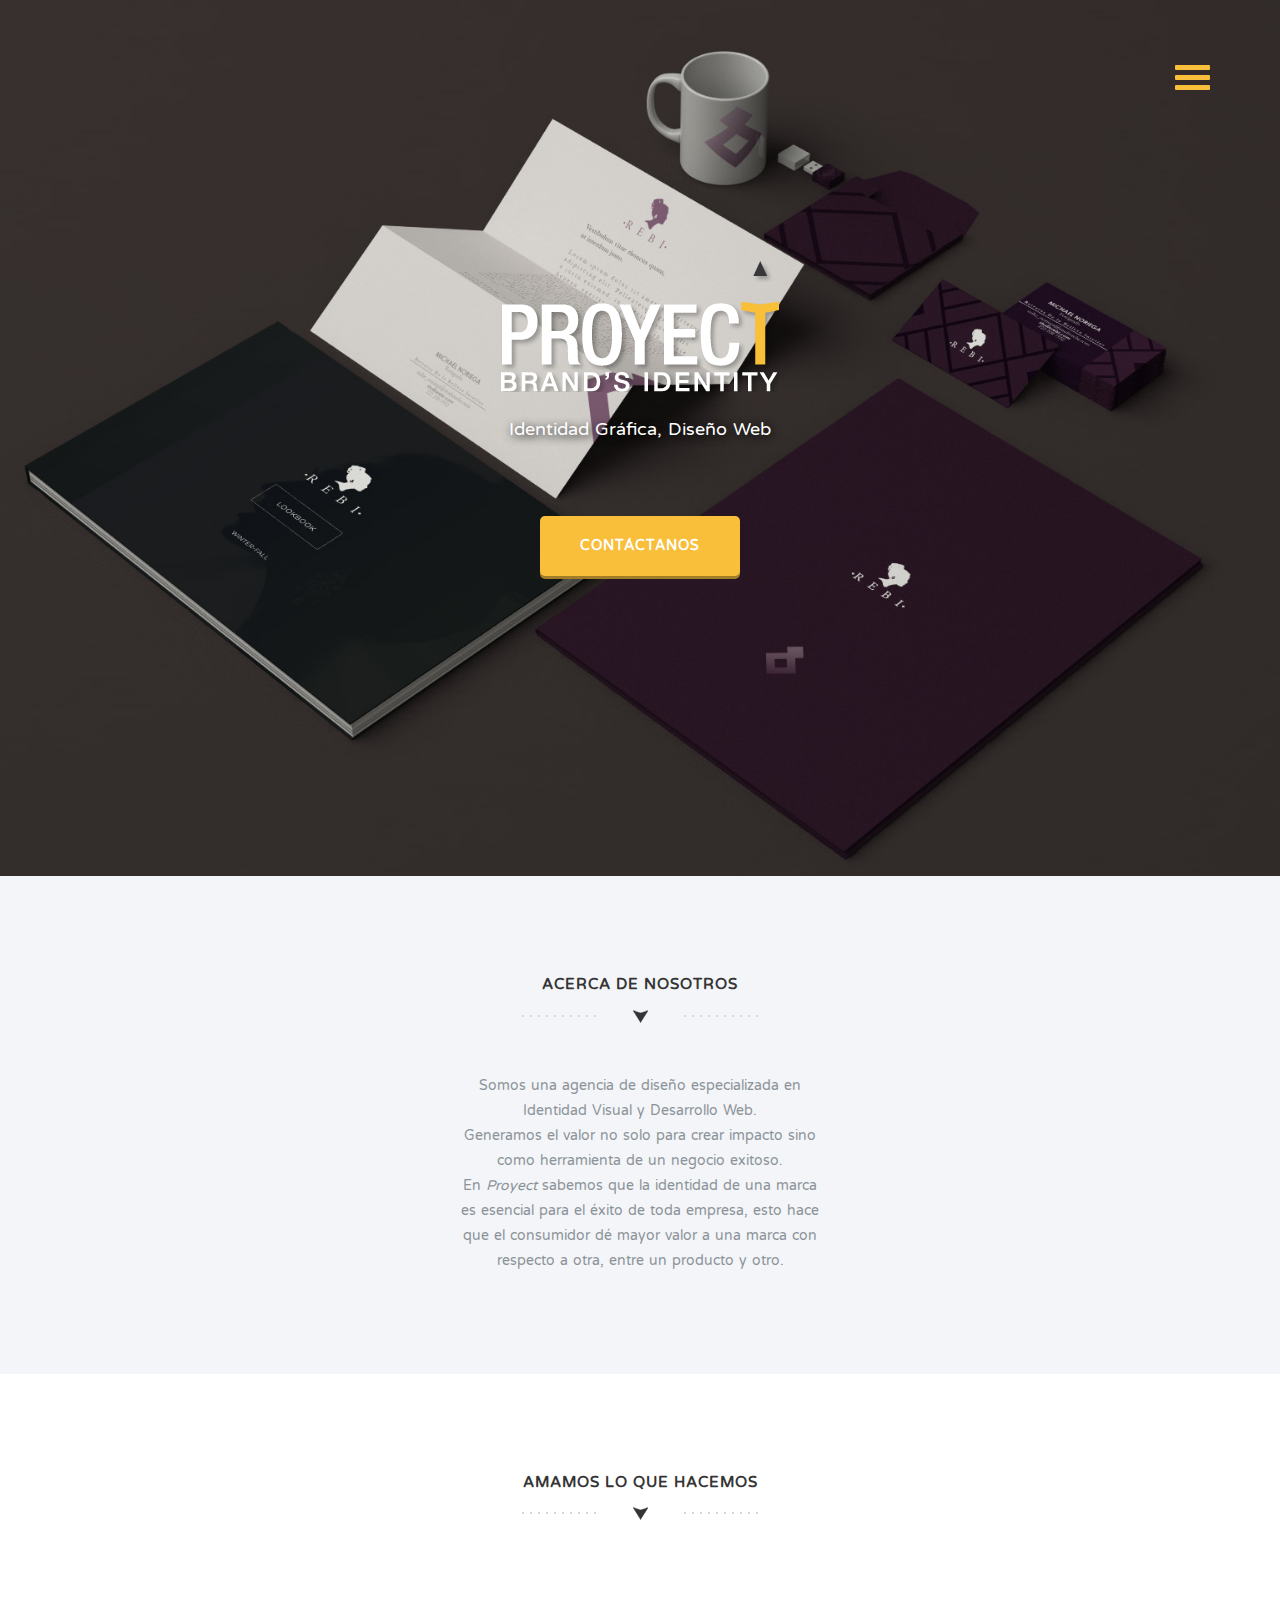
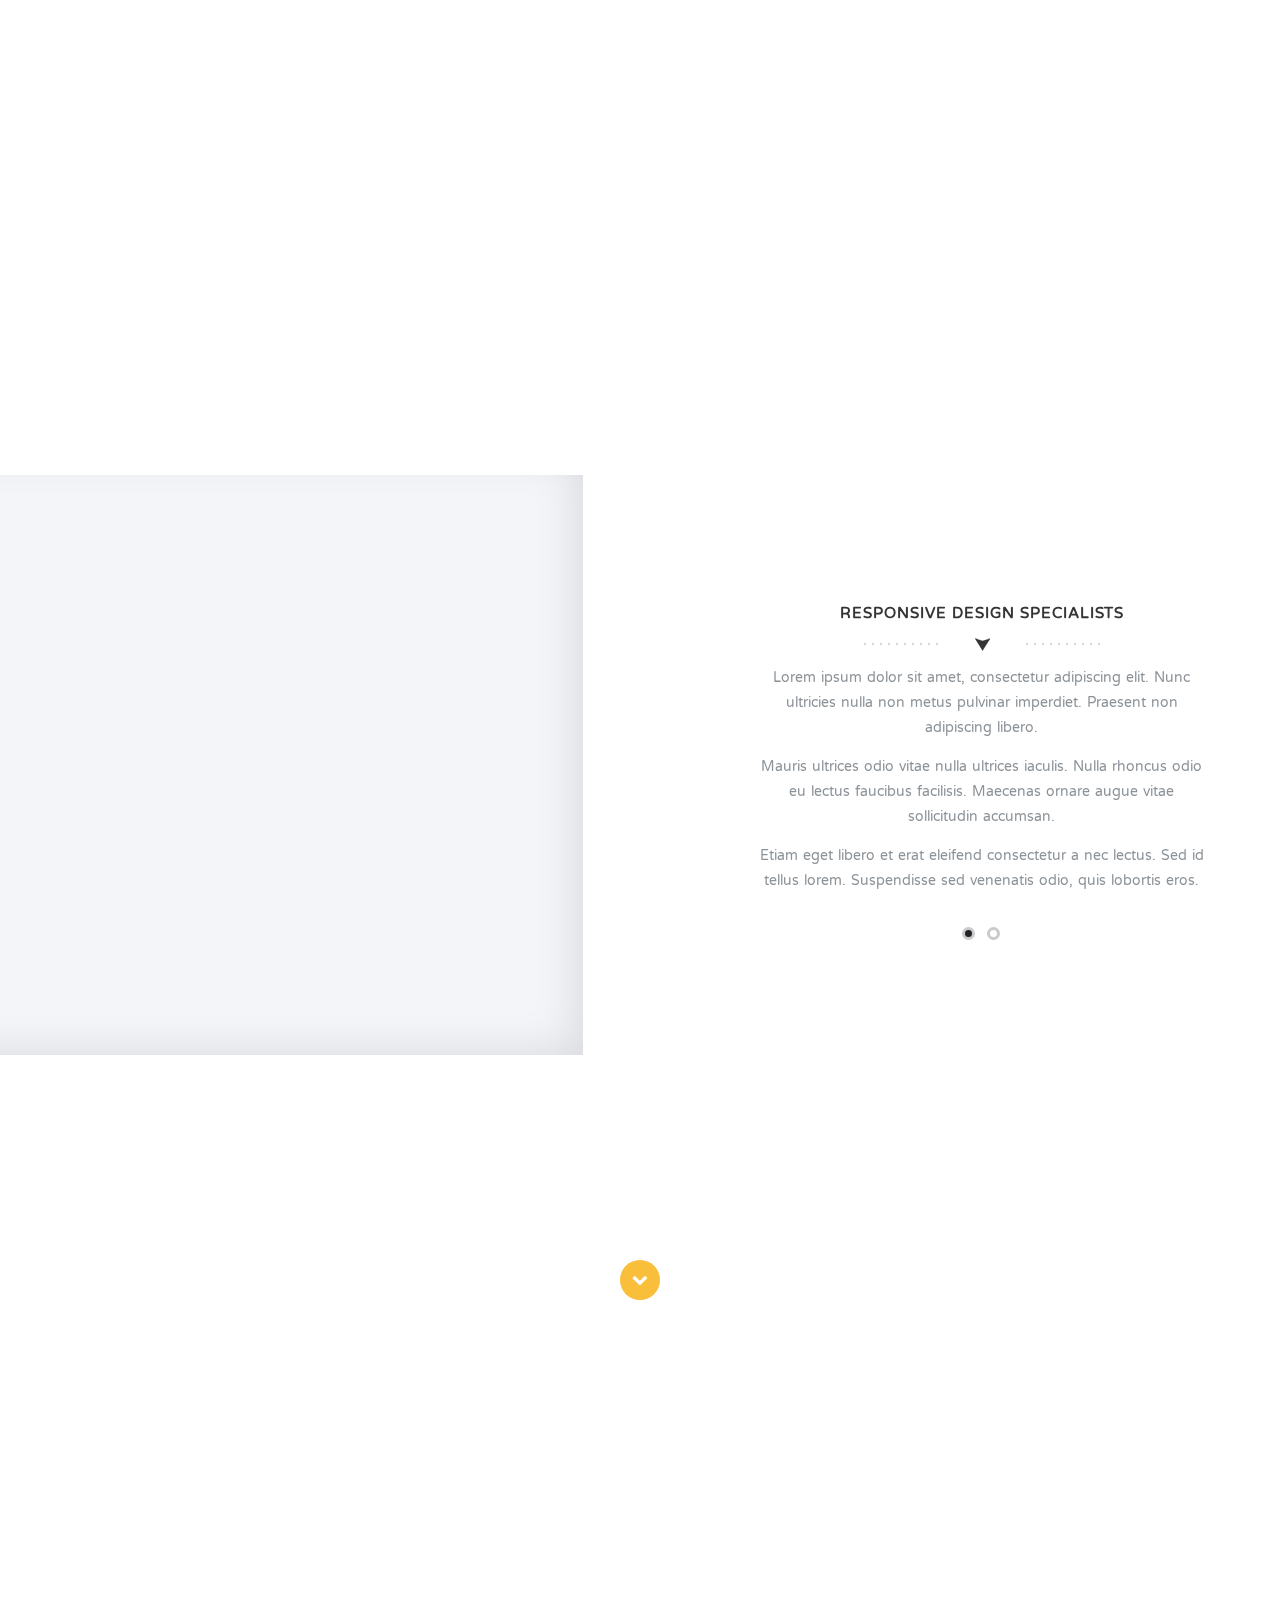
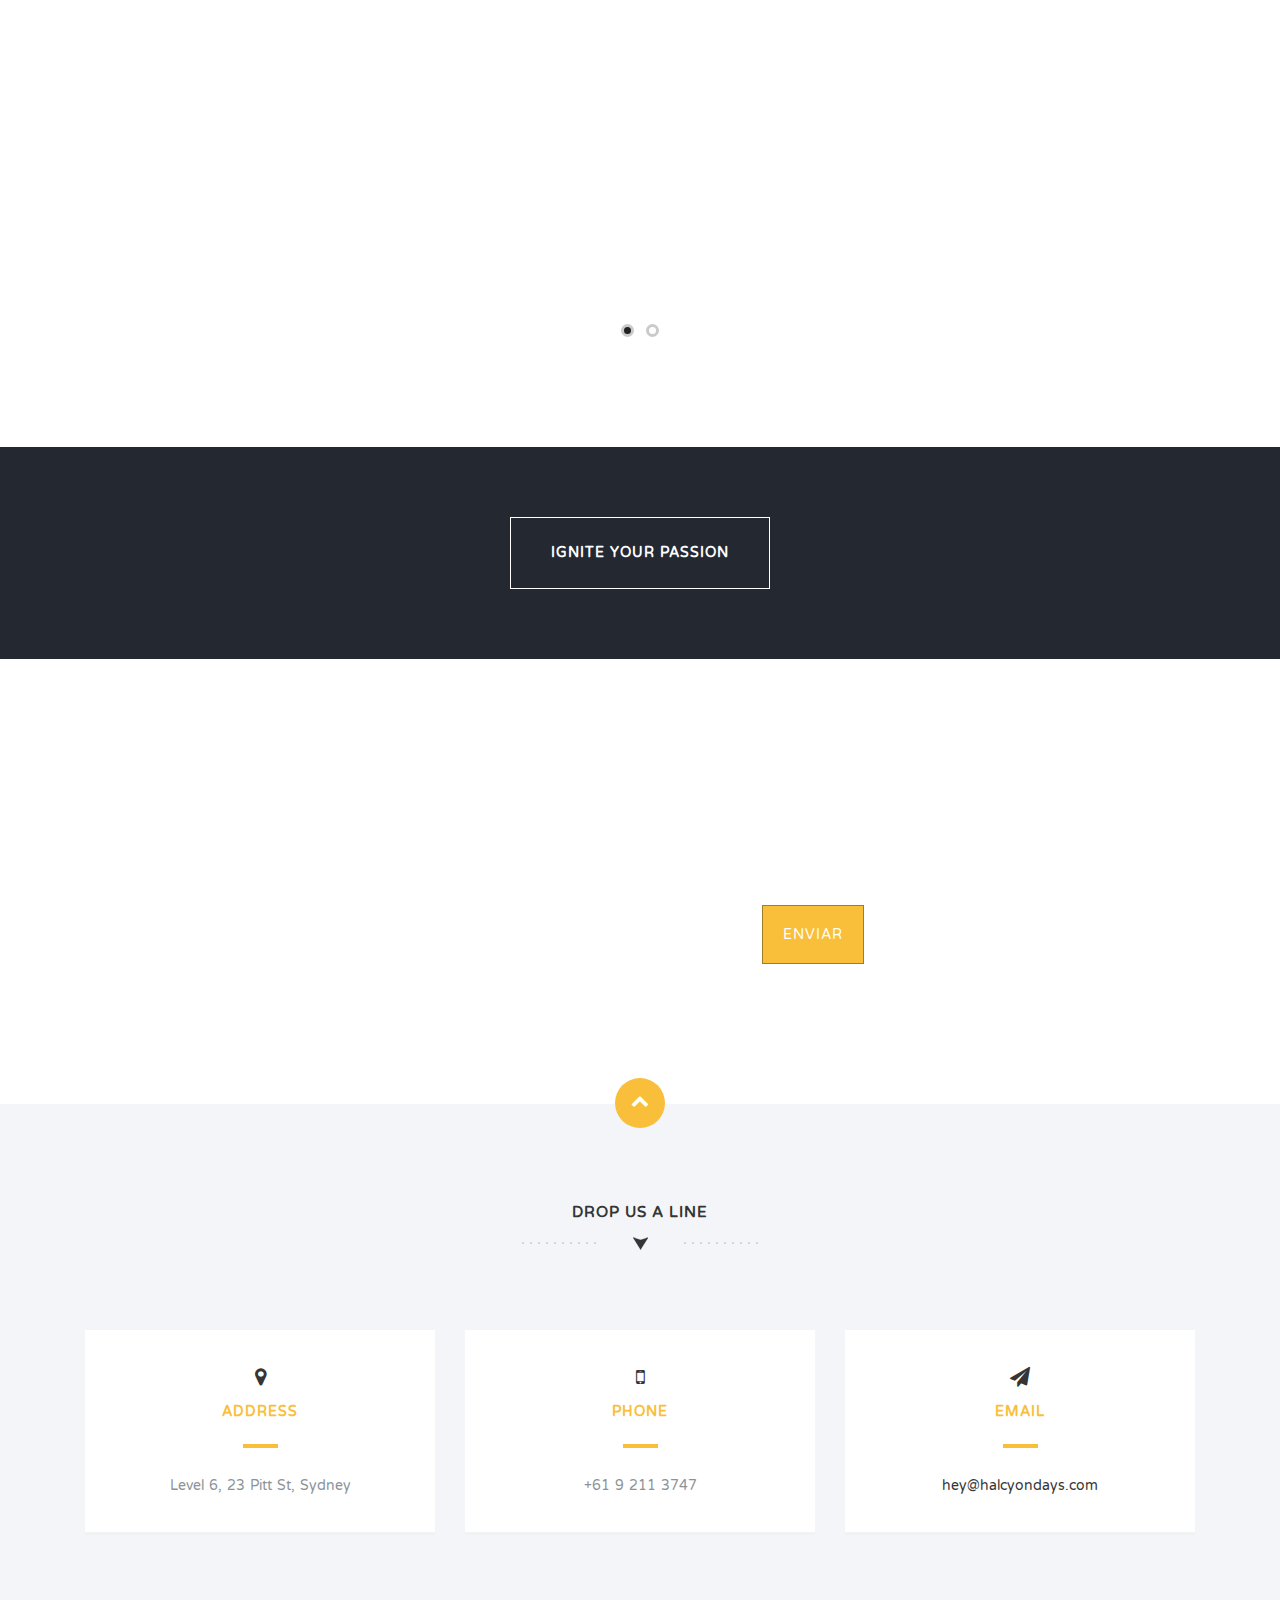
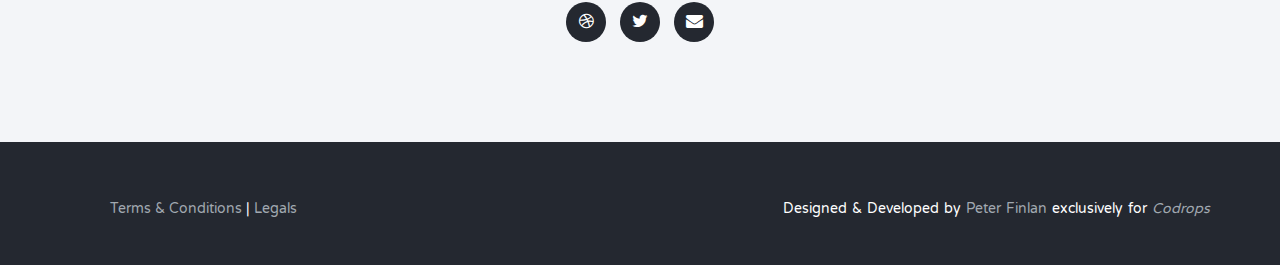
==== index.html @ 972ed0d0 "proyect version en linea" ====
<!DOCTYPE html>
<html lang="es">
  <head><meta http-equiv="Content-Type" content="text/html; charset=euc-jp">
    
    <meta http-equiv="X-UA-Compatible" content="IE=edge">
    <meta name="viewport" content="width=device-width, initial-scale=1">
    <title>Proyect | Agencia de Dise���o</title>
    <link href='http://fonts.googleapis.com/css?family=Varela+Round' rel='stylesheet' type='text/css'>
    <link href="css/bootstrap.min.css" rel="stylesheet">
    <link href="http://netdna.bootstrapcdn.com/font-awesome/4.1.0/css/font-awesome.min.css" rel="stylesheet">
    <link href="css/flexslider.css" rel="stylesheet" >
    <link href="css/styles.css" rel="stylesheet">
    <link href="css/queries.css" rel="stylesheet">
    <link href="css/animate.css" rel="stylesheet">
        <!-- HTML5 Shim and Respond.js IE8 support of HTML5 elements and media queries -->
        <!-- WARNING: Respond.js doesn't work if you view the page via file:// -->
        <!--[if lt IE 9]>
        <script src="https://oss.maxcdn.com/libs/html5shiv/3.7.0/html5shiv.js"></script>
        <script src="https://oss.maxcdn.com/libs/respond.js/1.4.2/respond.min.js"></script>
        <![endif]-->
      </head>
      <body id="top">
        <header id="home">
          <nav>
            <div class="container-fluid">
              <div class="row">
                <div class="col-md-8 col-md-offset-2 col-sm-8 col-sm-offset-2 col-xs-8 col-xs-offset-2">
                  <nav class="pull">
                    <ul class="top-nav">
                      <li><a href="#intro">Nosotros<span class="indicator"><i class="fa fa-angle-right"></i></span></a></li>
                      <li><a href="#features">Servicios <span class="indicator"><i class="fa fa-angle-right"></i></span></a></li>
                      <li><a href="#responsive">Responsive Design <span class="indicator"><i class="fa fa-angle-right"></i></span></a></li>
                      <li><a href="#portfolio">Portafolio <span class="indicator"><i class="fa fa-angle-right"></i></span></a></li>
                      <li><a href="#contact">Cont���ctanos <span class="indicator"><i class="fa fa-angle-right"></i></span></a></li>
                    </ul>
                  </nav>
                </div>
              </div>
            </div>
          </nav>
          <section class="hero" id="hero">
            <div class="container">
              <div class="row">
                <div class="col-md-12 text-right navicon">
                  <a id="nav-toggle" class="nav_slide_button" href="#"><span></span></a>
                </div>
              </div>
              <div class="row">
                <div class="col-md-8 col-md-offset-2 text-center inner">
                  <div class="animated fadeInDown"><img src="img/logo.png"></div>
                  <p2 class="animated fadeInUp delay-05s"><BR>Identidad Gr���fica, Dise���o Web</em></p>
                </div>
              </div>
              <div class="row">
                <div class="col-md-6 col-md-offset-3 text-center">
                  <a href="http://tympanus.net/codrops/?p=19439" class="learn-more-btn">Cont���ctanos</a>
                </div>
              </div>
            </div>
          </section>
        </header>
        <section class="intro text-center section-padding" id="intro">
          <div class="container">
            <div class="row">
              <div class="col-md-4"></div>
              <div class="col-md-4">
                <h1 class="arrow">Acerca de Nosotros</h1>
                <p>Somos una agencia de dise���o especializada en Identidad Visual y Desarrollo Web.<BR>Generamos el valor no solo para crear impacto sino como herramienta de un negocio exitoso.<BR>En <i>Proyect</i> sabemos que la identidad de una marca es esencial para el ���xito de toda empresa, esto hace que el consumidor d��� mayor valor a una marca con respecto a otra, entre un producto y otro.</p>
              <div class="col-md-4"></div>  
              </div>
            </div>
          </div>
        </section>
        <section class="features text-center section-padding" id="features">
          <div class="container">
            <div class="row">
              <div class="col-md-12">
                <h1 class="arrow">Amamos lo que hacemos</h1>
                <div class="features-wrapper">
                  <div class="col-md-6 wp2">
                    <div class="icon">
                      <i class="fa fa-laptop shadow"></i>
                    </div>
                    <h2>Dise���o de Identidad</h2>
                    <p>Generamos el logo, s���mbolo y elementos de soporte visual, como es la papeler���a corporativa, que est���n guiados por lineamientos establecidos en un manual que tambi���n te proporcionamos, y que reflejan la imagen de marca.</p>
                  </div>
                  <div class="col-md-6 wp2 delay-05s">
                    <div class="icon">
                      <i class="fa fa-code shadow"></i>
                    </div>
                    <h2>Web y Aplicaciones Digitales</h2>
                    <p>Comenzando por P���gina Web, las aplicaciones digitales pueden abarcar hasta el video corporativo, banners e im���genes para redes sociales o canales de noticias y blogs</p>
                  </div>
                  <div class="clearfix"></div>
                </div>
              </div>
            </div>
          </div>
        </section>
        <section class="text-center" id="responsive">
          <div class="container-fluid nopadding responsive-services">
            <div class="wrapper">
              <div class="iphone">
                <div class="wp3"></div>
              </div>
              <div class="fluid-white"></div>
            </div>
            <div class="container designs">
              <div class="row">
                <div class="col-md-5 col-md-offset-7">
                  <div id="servicesSlider">
                    <ul class="slides">
                      <li>
                        <h1 class="arrow">Responsive Design Specialists</h1>
                        <p>Lorem ipsum dolor sit amet, consectetur adipiscing elit. Nunc ultricies nulla non metus pulvinar imperdiet. Praesent non adipiscing libero. </p>
                        <p>
                        Mauris ultrices odio vitae nulla ultrices iaculis. Nulla rhoncus odio eu lectus faucibus facilisis. Maecenas ornare augue vitae sollicitudin accumsan. </p>
                        <p>Etiam eget libero et erat eleifend consectetur a nec lectus. Sed id tellus lorem. Suspendisse sed venenatis odio, quis lobortis eros.</p>
                      </li>
                      <li>
                        <h1 class="arrow">Bootstrap Professionals</h1>
                        <p>Lorem ipsum dolor sit amet, consectetur adipiscing elit. Nunc ultricies nulla non metus pulvinar imperdiet. Praesent non adipiscing libero. </p>
                        <p>
                        Mauris ultrices odio vitae nulla ultrices iaculis. Nulla rhoncus odio eu lectus faucibus facilisis. Maecenas ornare augue vitae sollicitudin accumsan. </p>
                        <p>Etiam eget libero et erat eleifend consectetur a nec lectus. Sed id tellus lorem. Suspendisse sed venenatis odio, quis lobortis eros.</p>
                      </li>
                    </ul>
                  </div>
                </div>
              </div>
            </div>
          </div>
        </section>
        <section class="swag text-center">
          <div class="container">
            <div class="row">
              <div class="col-md-8 col-md-offset-2">
                <h1>I got 99 Problems<span>but <em>design</em> 'aint one</span></h1>
                <a href="#portfolio" class="down-arrow-btn"><i class="fa fa-chevron-down"></i></a>
              </div>
            </div>
          </div>
        </section>
        <section class="portfolio text-center section-padding" id="portfolio">
          <div class="container">
            <div class="row">
              <div id="portfolioSlider">
                <ul class="slides">
                  <li>
                    <div class="col-md-4 wp4">
                      <div class="overlay-effect effects clearfix">
                        <div class="img">
                          <img src="img/portfolio-01.jpg" alt="Portfolio Item">
                          <div class="overlay">
                            <a href="#" class="expand"><i class="fa fa-search"></i><br>View More</a>
                            <a class="close-overlay hidden">x</a>
                          </div>
                        </div>
                      </div>
                      <h2>Creative Minds</h2>
                      <p>Lorem ipsum dolor sit amet, consectetur adipiscing elit. Nunc ultricies nulla non metus pulvinar imperdiet. Praesent non adipiscing libero.</p>
                    </div>
                    <div class="col-md-4 wp4 delay-05s">
                      <div class="overlay-effect effects clearfix">
                        <div class="img">
                          <img src="img/portfolio-02.jpg" alt="Portfolio Item">
                          <div class="overlay">
                            <a href="#" class="expand"><i class="fa fa-search"></i><br>View More</a>
                            <a class="close-overlay hidden">x</a>
                          </div>
                        </div>
                      </div>
                      <h2>Creative Hearts</h2>
                      <p>Lorem ipsum dolor sit amet, consectetur adipiscing elit. Nunc ultricies nulla non metus pulvinar imperdiet. Praesent non adipiscing libero.</p>
                    </div>
                    <div class="col-md-4 wp4 delay-1s">
                      <div class="overlay-effect effects clearfix">
                        <div class="img">
                          <img src="img/portfolio-03.jpg" alt="Portfolio Item">
                          <div class="overlay">
                            <a href="#" class="expand"><i class="fa fa-search"></i><br>View More</a>
                            <a class="close-overlay hidden">x</a>
                          </div>
                        </div>
                      </div>
                      <h2>Creative Ideas</h2>
                      <p>Lorem ipsum dolor sit amet, consectetur adipiscing elit. Nunc ultricies nulla non metus pulvinar imperdiet. Praesent non adipiscing libero.</p>
                    </div>
                  </li>
                  <li>
                    <div class="col-md-4 wp4">
                      <div class="overlay-effect effects clearfix">
                        <div class="img">
                          <img src="img/portfolio-01.jpg" alt="Portfolio Item">
                          <div class="overlay">
                            <a href="#" class="expand"><i class="fa fa-search"></i><br>View More</a>
                            <a class="close-overlay hidden">x</a>
                          </div>
                        </div>
                      </div>
                      <h2>Creative Minds</h2>
                      <p>Lorem ipsum dolor sit amet, consectetur adipiscing elit. Nunc ultricies nulla non metus pulvinar imperdiet. Praesent non adipiscing libero.</p>
                    </div>
                    <div class="col-md-4 wp4 delay-05s">
                      <div class="overlay-effect effects clearfix">
                        <div class="img">
                          <img src="img/portfolio-02.jpg" alt="Portfolio Item">
                          <div class="overlay">
                            <a href="#" class="expand"><i class="fa fa-search"></i><br>View More</a>
                            <a class="close-overlay hidden">x</a>
                          </div>
                        </div>
                      </div>
                      <h2>Creative Hearts</h2>
                      <p>Lorem ipsum dolor sit amet, consectetur adipiscing elit. Nunc ultricies nulla non metus pulvinar imperdiet. Praesent non adipiscing libero.</p>
                    </div>
                    <div class="col-md-4 wp4 delay-1s">
                      <div class="overlay-effect effects clearfix">
                        <div class="img">
                          <img src="img/portfolio-03.jpg" alt="Portfolio Item">
                          <div class="overlay">
                            <a href="#" class="expand"><i class="fa fa-search"></i><br>View More</a>
                            <a class="close-overlay hidden">x</a>
                          </div>
                        </div>
                      </div>
                      <h2>Creative Ideas</h2>
                      <p>Lorem ipsum dolor sit amet, consectetur adipiscing elit. Nunc ultricies nulla non metus pulvinar imperdiet. Praesent non adipiscing libero.</p>
                    </div>
                  </li>
                </ul>
              </div>
            </div>
          </div>
        </section>
        <div class="ignite-cta text-center">
          <div class="container">
            <div class="row">
              <div class="col-md-12">
                <a href="#" class="ignite-btn">Ignite Your Passion</a>
              </div>
            </div>
          </div>
        </div>

        <section class="subscribe text-center">
          <div class="container">
            <h1><i class="fa fa-paper-plane"></i><span>Subscribe to stay in the loop</span></h1>
            <form action="#">
              <input type="text" name="" value="" placeholder="" required>
              <input type="submit" name="" value="Enviar">
            </form>
          </div>
        </section>
        <section class="dark-bg text-center section-padding contact-wrap" id="contact">
          <a href="#top" class="up-btn"><i class="fa fa-chevron-up"></i></a>
          <div class="container">
            <div class="row">
              <div class="col-md-12">
                <h1 class="arrow">Drop us a line</h1>
              </div>
            </div>
            <div class="row contact-details">
              <div class="col-md-4">
                <div class="light-box box-hover">
                  <h2><i class="fa fa-map-marker"></i><span>Address</span></h2>
                  <p>Level 6, 23 Pitt St, Sydney</p>
                </div>
              </div>
              <div class="col-md-4">
                <div class="light-box box-hover">
                  <h2><i class="fa fa-mobile"></i><span>Phone</span></h2>
                  <p>+61 9 211 3747</p>
                </div>
              </div>
              <div class="col-md-4">
                <div class="light-box box-hover">
                  <h2><i class="fa fa-paper-plane"></i><span>Email</span></h2>
                  <p><a href="#">hey@halcyondays.com</a></p>
                </div>
              </div>
            </div>
            <div class="row">
              <div class="col-md-12">
                <ul class="social-buttons">
                  <li><a href="#" class="social-btn"><i class="fa fa-dribbble"></i></a></li>
                  <li><a href="#" class="social-btn"><i class="fa fa-twitter"></i></a></li>
                  <li><a href="#" class="social-btn"><i class="fa fa-envelope"></i></a></li>
                </ul>
              </div>
            </div>
          </div>
        </section>
        <footer>
          <div class="container">
            <div class="row">
              <div class="col-md-6">
                <ul class="legals">
                  <li><a href="#">Terms &amp; Conditions</a></li>
                  <li><a href="#">Legals</a></li>
                </ul>
              </div>
              <div class="col-md-6 credit">
                <p>Designed &amp; Developed by <a href="http://www.peterfinlan.com/">Peter Finlan</a> exclusively for <a href="http://tympanus.net/codrops/"><em>Codrops</em></a></p>
              </div>
            </div>
          </div>
        </footer>
        <!-- jQuery (necessary for Bootstrap's JavaScript plugins) -->
        <script src="https://ajax.googleapis.com/ajax/libs/jquery/1.11.0/jquery.min.js"></script>
        <!-- Include all compiled plugins (below), or include individual files as needed -->
        <script src="js/waypoints.min.js"></script>
        <script src="js/bootstrap.min.js"></script>
        <script src="js/scripts.js"></script>
        <script src="js/jquery.flexslider.js"></script>
        <script src="js/modernizr.js"></script>
      </body>
    </html>
---- css/styles.css ----
/* ! normalize.css v1.0.0 | MIT License | git.io/normalize */
 
/* ==========================================================================
HTML5 display definitions
========================================================================== */
 
/* * Corrects `block` display not defined in IE 6/7/8/9 and Firefox 3. */
 
article, aside, details, figcaption, figure, footer, header, hgroup, nav, section, summary { display: block; }
/* * Corrects `inline-block` display not defined in IE 6/7/8/9 and Firefox 3. */
audio, canvas, video { display: inline-block; *display: inline; *zoom: 1; }
/* * Prevents modern browsers from displaying `audio` without controls.
* Remove excess height in iOS 5 devices. */
audio:not([controls]) { display: none; height: 0; }
/* * Addresses styling for `hidden` attribute not present in IE 7/8/9, Firefox 3, * and Safari 4.
* Known issue:no IE 6 support. */
[hidden] { display: none; }
/* ==========================================================================
Base
========================================================================== */
/* * 1. Corrects text resizing oddly in IE 6/7 when body `font-size` is set using
*    `em` units.
* 2. Prevents iOS text size adjust after orientation change, without disabling
*    user zoom. */
 
html { font-size: 100%; /* 1 */
	-webkit-text-size-adjust: 100%; /* 2 */
-ms-text-size-adjust: 100%; /* 2 */ }
html, html a { -webkit-font-smoothing: antialiased; text-shadow: 1px 1px 1px rgba(0, 0, 0, 0.004); }
/* * Addresses `font-family` inconsistency between `textarea` and other form
* elements. */
html, button, input, select, textarea { font-family: 'Varela Round', sans-serif; }
/* * Addresses margins handled incorrectly in IE 6/7. */
body { margin: 0; font-family: 'Varela Round', sans-serif; }
/* ==========================================================================
Links
========================================================================== */
/* * Addresses `outline` inconsistency between Chrome and other browsers. */
 
a:focus { outline: thin dotted; }
/* * Improves readability when focused and also mouse hovered in all browsers. */
a:active, a:hover { outline: 0; }
/* ==========================================================================
Typography
========================================================================== */
/* * Addresses font sizes and margins set differently in IE 6/7.
* Addresses font sizes within `section` and `article` in Firefox 4+, Safari 5, * and Chrome. */
 
h1 { font-size: 2em; margin: 0.67em 0; color: #353535; }
h2 { font-size: 1.5em; margin: 0.83em 0; }
h3 { font-size: 1.17em; margin: 1em 0; }
h4 { font-size: 1em; margin: 1.33em 0; }
h5 { font-size: 0.83em; margin: 1.67em 0; }
h6 { font-size: 0.75em; margin: 2.33em 0; }
/* * Addresses styling not present in IE 7/8/9, Safari 5, and Chrome. */
abbr[title] { border-bottom: 1px dotted; }
/* * Addresses style set to `bolder` in Firefox 3+, Safari 4/5, and Chrome. */
b, strong { font-weight: bold; }
blockquote { margin: 1em 40px; }
/* * Addresses styling not present in Safari 5 and Chrome. */
dfn { font-style: italic; }
/* * Addresses styling not present in IE 6/7/8/9. */
mark { background: #ff0; color: #000; }
/* * Addresses margins set differently in IE 6/7. */
p, pre { margin: 1em 0; }
/* * Corrects font family set oddly in IE 6, Safari 4/5, and Chrome. */
code, kbd, pre, samp { font-family: monospace, serif; _font-family: 'courier new', monospace; font-size: 1em; }
/* * Improves readability of pre-formatted text in all browsers. */
pre { white-space: pre; white-space: pre-wrap; word-wrap: break-word; }
/* * Addresses CSS quotes not supported in IE 6/7. */
q { quotes: none; }
/* * Addresses `quotes` property not supported in Safari 4. */
q:before, q:after { content: ''; content: none; }
small { font-size: 75%; }
/* * Prevents `sub` and `sup` affecting `line-height` in all browsers. */
sub, sup { font-size: 75%; line-height: 0; position: relative; vertical-align: baseline; }
sup { top: -0.5em; }
sub { bottom: -0.25em; }
/* ==========================================================================
Lists
========================================================================== */
/* * Addresses margins set differently in IE 6/7. */
 
dl, menu, ol, ul { margin: 1em 0; }
dd { margin: 0 0 0 40px; }
/* * Addresses paddings set differently in IE 6/7. */
menu, ol, ul { padding: 0 0 0 40px; }
/* * Corrects list images handled incorrectly in IE 7. */
nav ul, nav ol { list-style: none; list-style-image: none; }
/* ==========================================================================
Embedded content
========================================================================== */
/* * 1. Removes border when inside `a` element in IE 6/7/8/9 and Firefox 3.
* 2. Improves image quality when scaled in IE 7. */
 
img { border: 0; /* 1 */
-ms-interpolation-mode: bicubic; /* 2 */ }
/* * Corrects overflow displayed oddly in IE 9. */
svg:not(:root) { overflow: hidden; }
/* ==========================================================================
Figures
========================================================================== */
/* * Addresses margin not present in IE 6/7/8/9, Safari 5, and Opera 11. */
 
figure { margin: 0; }
/* ==========================================================================
Forms
========================================================================== */
/* * Corrects margin displayed oddly in IE 6/7. */
 
form { margin: 0; }
/* * Define consistent border, margin, and padding. */
fieldset { border: 1px solid #c0c0c0; margin: 0 2px; padding: 0.35em 0.625em 0.75em; }
/* * 1. Corrects color not being inherited in IE 6/7/8/9.
* 2. Corrects text not wrapping in Firefox 3.
* 3. Corrects alignment displayed oddly in IE 6/7. */
legend { border: 0; /* 1 */
	padding: 0; white-space: normal; /* 2 */
*margin-left: -7px; /* 3 */ }
/* * 1. Corrects font size not being inherited in all browsers.
* 2. Addresses margins set differently in IE 6/7, Firefox 3+, Safari 5, *    and Chrome.
* 3. Improves appearance and consistency in all browsers. */
button, input, select, textarea { font-size: 100%; /* 1 */
	margin: 0; /* 2 */
	vertical-align: baseline; /* 3 */
*vertical-align: middle; /* 3 */ }
/* * Addresses Firefox 3+ setting `line-height` on `input` using ` !important` in
* the UA stylesheet. */
button, input { line-height: normal; }
/* * 1. Avoid the WebKit bug in Android 4.0.* where (2) destroys native `audio`
*    and `video` controls.
* 2. Corrects inability to style clickable `input` types in iOS.
* 3. Improves usability and consistency of cursor style between image-type
*    `input` and others.
* 4. Removes inner spacing in IE 7 without affecting normal text inputs.
*    Known issue:inner spacing remains in IE 6. */
button, html input[type="button"], /* 1 */
input[type="reset"], input[type="submit"] { -webkit-appearance: button; /* 2 */
	cursor: pointer; /* 3 */
*overflow: visible; /* 4 */ }
/* * Re-set default cursor for disabled elements. */
button[disabled], input[disabled] { cursor: default; }
/* * 1. Addresses box sizing set to content-box in IE 8/9.
* 2. Removes excess padding in IE 8/9.
* 3. Removes excess padding in IE 7.
*    Known issue:excess padding remains in IE 6. */
input[type="checkbox"], input[type="radio"] { box-sizing: border-box; /* 1 */
	padding: 0; /* 2 */
	*height: 13px; /* 3 */
*width: 13px; /* 3 */ }
/* * 1. Addresses `appearance` set to `searchfield` in Safari 5 and Chrome.
* 2. Addresses `box-sizing` set to `border-box` in Safari 5 and Chrome
*    (include `-moz` to future-proof). */
input[type="search"] { -webkit-appearance: textfield; /* 1 */
	-moz-box-sizing: content-box; -webkit-box-sizing: content-box; /* 2 */
box-sizing: content-box; }
/* * Removes inner padding and search cancel button in Safari 5 and Chrome
* on OS X. */
input[type="search"]::-webkit-search-cancel-button, input[type="search"]::-webkit-search-decoration { -webkit-appearance: none; }
/* * Removes inner padding and border in Firefox 3+. */
button::-moz-focus-inner, input::-moz-focus-inner { border: 0; padding: 0; }
/* * 1. Removes default vertical scrollbar in IE 6/7/8/9.
* 2. Improves readability and alignment in all browsers. */
textarea { overflow: auto; /* 1 */
vertical-align: top; /* 2 */ }
/* ==========================================================================
Tables
========================================================================== */
/* * Remove most spacing between table cells. */
table { border-collapse: collapse; border-spacing: 0; }
/* ==========================================================================
Global Styles
========================================================================== */
a { color: #353535; -webkit-transition: all 0.5s; -moz-transition: all 0.5s; -o-transition: all 0.5s; transition: all 0.5s; }
a:hover, a:focus { color: #3dc9b3; text-decoration: none; }
p { color: #8c9398; word-spacing: 1px; line-height: 25px; font-size: 14px; }
p2 { color: #ffffff; text-shadow: 2px 2px 10px #000000; word-spacing: 1px; line-height: 25px; font-size: 18px; }
h2 { font-size: 15px; color: #353535; text-transform: uppercase; font-weight: bold; }
h2::after { content: " "; border: solid 2px #f9be3a; display: block; width: 35px; margin: 25px auto; }
.section-padding { padding: 90px 0 100px }
.dark-bg { background: #f3f5f8; }
.light-bg { background-color: #fff; }
.dark-box { background: #f3f5f8; -webkit-box-shadow: 0px 3px 0px 0px #f0f2f4; -moz-box-shadow: 0px 3px 0px 0px #f0f2f4; box-shadow: 0px 3px 0px 0px #f0f2f4; }
.light-box { background-color: #fff; -webkit-box-shadow: 0px 3px 0px 0px #f0f2f4; -moz-box-shadow: 0px 3px 0px 0px #f0f2f4; box-shadow: 0px 3px 0px 0px #f0f2f4; padding: 20px 0; }
.light-box:hover, .light-box:focus { -webkit-box-shadow: 0px 3px 0px 0px #3dc9b3; -moz-box-shadow: 0px 3px 0px 0px #3dc9b3; box-shadow: 0px 3px 0px 0px #3dc9b3; }
.box-hover { transition: all 500ms ease-in-out; -webkit-transition: all 500ms ease-in-out; -moz-transition: all 500ms ease-in-out; -o-transition: all 500ms ease-in-out; }
.box-hover:hover, .box-hover:focus { transform: translate(0, -15px); -webkit-transform: translate(0, -15px); -ms-transform: translate(0, -15px); }
.wrapper { height: 580px; }
.nopadding { padding: 0; }
.inner { padding-top: 170px; }
/* ==========================================================================
Navigation
========================================================================== */
nav { background-color: #242830; margin-top: -1px; }
nav ul { list-style: none; padding: 0; }
nav ul li { color: rgba(255, 255, 255, 0.6); display: block; border-bottom: 1px dotted rgba(255, 255, 255, 0.2); transition: all 0.5s ease; -moz-transition: all 0.5s ease; -webkit-transition: all 0.5s ease; -o-transition: all 0.5s ease; padding-left: 0; position: relative; }
nav ul li:last-child { border: none; }
nav ul li a { color: rgba(255, 255, 255, 0.6); display: block; padding: 20px; transition: all 0.5s ease; -moz-transition: all 0.5s ease; -webkit-transition: all 0.5s ease; -o-transition: all 0.5s ease; padding-left: 0; position: relative; }
nav ul li a:hover, nav ul li a:focus { text-decoration: none; color: #f9be3a; }
#nav-toggle { position: absolute; right: 15px; top: 0; }
#nav-toggle { cursor: pointer; padding: 10px 35px 16px 0px; }
#nav-toggle span, #nav-toggle span:before, #nav-toggle span:after { cursor: pointer; border-radius: 1px; -moz-border-radius: 1px; -webkit-border-radius: 1px; -o-border-radius: 1px; height: 5px; width: 35px; background: #f9be3a; position: absolute; display: block; content: ''; }
#nav-toggle span:before { top: -10px; }
#nav-toggle span:after { bottom: -10px; }
#nav-toggle span, #nav-toggle span:before, #nav-toggle span:after { transition: all 500ms ease-in-out; -webkit-transition: all 500ms ease-in-out; -moz-transition: all 500ms ease-in-out; -o-transition: all 500ms ease-in-out; }
#nav-toggle.active span { background-color: transparent; }
#nav-toggle.active span:before, #nav-toggle.active span:after { top: 0; }
#nav-toggle.active span:before { transform: rotate(45deg); -webkit-transform: rotate(45deg); -ms-transform: rotate(45deg); }
#nav-toggle.active span:after { transform: translateY(-10px) rotate(-45deg); -webkit-transform: translateY(-10px) rotate(-45deg); -ms-transform: translateY(-10px) rotate(-45deg); top: 10px; }
.navicon { position: relative; height: 26px; }
.indicator { position: absolute; right: 0 !important; }
.pull { display: none; }
/* ==========================================================================
Hero
========================================================================== */
.hero { background: url('../img/4.jpg') no-repeat center center; -webkit-background-size: cover; -moz-background-size: cover; -o-background-size: cover; background-size: cover; padding: 65px 0 300px 0; height: auto; }
.hero h1 { font-size: 40px; letter-spacing: 12px; margin: 10px; }
.hero h1 span { color: #a1a9b0; display: inline-block; }
.hero p { letter-spacing: 1px; }
.learn-more-btn { background: rgb(249, 190, 58); padding: 20px 40px; border-radius: 5px; -moz-border-radius: 5px; -webkit-border-radius: 5px; -o-border-radius: 5px; color: #fff; text-transform: uppercase; letter-spacing: 1px; display: inline-block; -webkit-box-shadow: 0px 3px 0px 0px #a07d26; -moz-box-shadow: 0px 3px 0px 0px #a07d26; box-shadow: 0px 3px 0px 0px #a07d26; margin: 60px 0 0; font-weight: bold; }
.learn-more-btn:hover, .learn-more-btn:focus { background: rgb(160, 125, 38); color: #fff; }
/* ==========================================================================
Intro
========================================================================== */
.intro { background: #f3f5f8; }
.intro p { margin: 50px 0 0; }
h1.arrow { font-size: 15px; text-transform: uppercase; color: #353535; letter-spacing: 1px; background: url('../img/h1-bg.png') no-repeat center bottom; padding-bottom: 30px; font-weight: bold; }
/* ==========================================================================
Features
========================================================================== */
.features-wrapper, .team-wrapper { margin: 70px 0 0; }
.shadow { text-shadow: rgb(110, 80, 5) 1px 2px; }
.icon { height: 175px; width: 175px; line-height: 175px; max-width: 100%; background: #F9BE3A; border-radius: 50%; -o-border-radius: 50%; -moz-border-radius: 50%; -webkit-border-radius: 50%; display: block; color: #fff; font-size: 55px; text-align: center; vertical-align: middle; position: relative; margin: 0 auto 50px; }
/* ==========================================================================
iPhone Section
========================================================================== */
.iphone { width: 50%; background: #f3f5f8; float: left; height: 100%;margin-left:-57px; box-shadow: inset -15px -11px 40px -6px rgba(0, 0, 0, 0.1); -moz-box-shadow: inset -15px -11px 40px -6px rgba(0, 0, 0, 0.1); -webkit-box-shadow: inset -15px -11px 40px -6px rgba(0, 0, 0, 0.1); z-index: 1; }
.fluid-white { width: 50%; background: #fff; float: right; height: 100%; z-index: 2; }
.responsive-services { position: relative; }
/* ==========================================================================
Swag
========================================================================== */
.swag { background: url('../img/oficina-amarillo-dk.png') no-repeat center center; -webkit-background-size: cover; -moz-background-size: cover; -o-background-size: cover; background-size: cover; background-attachment: fixed; padding: 50px 0; }
.swag h1 { color: #fff; font-size: 40px; text-transform: uppercase; letter-spacing: 5px; }
.swag h1 span { display: block; font-size: 25px; margin-top: 20px; }
.down-arrow-btn { width: 40px; height: 40px; border-radius: 50%; -moz-border-radius: 50%; -webkit-border-radius: 50%; -o-border-radius: 50%; background: #F9BE3A; display: inline-block; margin: 10px auto 20px; color: #fff; font-size: 16px; line-height: 40px; text-align: center; }
.down-arrow-btn:hover, .down-arrow-btn:focus { color: #fff; background: #a07d26; }
/* ==========================================================================
Portfolio
========================================================================== */
.effects { padding-left: 15px; }
.effects .img { position: relative; margin-bottom: 50px; position: relative; z-index: 1; overflow: hidden; }
.effects .img:nth-child(n) { margin-right: 5px; }
.effects .img:first-child { margin-left: -15px; }
.effects .img:last-child { margin-right: 0; }
.effects .img img { display: block; margin: 0; padding: 0; height: auto; }
.overlay { display: block; position: absolute; z-index: 20; background: rgba(100, 194, 158, 0.8); overflow: hidden; transition: all 0.5s; -webkit-transition: all 0.5s; -moz-transition: all 0.5s; -o-transition: all 0.5s; }
a.close-overlay { display: block; position: absolute; top: 0; right: 0; z-index: 100; width: 45px; height: 45px; font-size: 20px; font-weight: 700; color: #fff; line-height: 45px; text-align: center; background-color: #000; cursor: pointer; }
a.close-overlay.hidden { display: none; }
a.expand { display: block; position: absolute; z-index: 100; text-align: center; color: #fff; font-weight: 600; font-size: 14px; text-transform: uppercase; line-height: 30px; }
.overlay-effect .img i { font-size: 30px; }
.overlay-effect .overlay { bottom: 0; left: 0; right: 0; width: 100%; height: 100%; opacity: 0; }
.overlay-effect .overlay a.expand { left: 0; right: 0; bottom: 47%; margin: 0 auto -30px auto; }
.overlay-effect .img.hover .overlay { height: 100%; opacity: 1; }
.img img { width: -webkit-calc(100% + 40px) !important; width: calc(100% + 40px) !important; -webkit-transition: opacity 0.35s, -webkit-transform 0.35s; transition: opacity 0.35s, transform 0.35s; -moz-transition: opacity 0.35s, -moz-transform 0.35s; -o-transition: opacity 0.35s, -o-transform 0.35s; -webkit-transform: translate3d(-40px, 0, 0); transform: translate3d(-40px, 0, 0); -ms-transform: translate3d(-40px, 0, 0); }
.img:hover img { -webkit-transform: translate3d(0, 0, 0); transform: translate3d(0, 0, 0); -ms-transform: translate3d(-40px, 0, 0); }
.designs { position: absolute; left: 0; right: 0; margin-left: auto; margin-right: auto; top: 50px; }
/* ==========================================================================
Subscribe
========================================================================== */
.subscribe { background: url('../img/keyboard-bg.jpg') no-repeat center center; -webkit-background-size: cover; -moz-background-size: cover; -o-background-size: cover; background-size: cover; background-attachment: fixed; padding: 120px 0 140px; }
.subscribe h1 { color: #fff; margin-bottom: 40px; }
.subscribe h1 span { display: block; font-size: 15px; text-transform: uppercase; font-weight: bold; margin-top: 20px; letter-spacing: 1px; }
.subscribe input[type=text] { background-color: rgba(255, 255, 255, 0.1); border: solid 1px #ffffff; padding: 20px; width: 30%; color: #fff; }
.subscribe input[type=submit] { background: #f9be3a; border: solid 1px #a07d26; padding: 20px; color: #fff; text-transform: uppercase; letter-spacing: 1px; transition: all 0.5s ease; -moz-transition: all 0.5s ease; -webkit-transition: all 0.5s ease; -o-transition: all 0.5s ease; }
.subscribe input[type=submit]:hover { background: #a07d26; border: solid 1px #db9405; color: #fff; }
/* ==========================================================================
CTA
========================================================================== */
.ignite-cta { background-color: #242830; padding: 70px 0; }
.ignite-btn { display: inline-block; padding: 25px 40px; color: #fff; border: solid 1px #fff; text-transform: uppercase; font-weight: bold; letter-spacing: 1px; }
.ignite-btn:hover, .ignite-btn:focus { color: #3dc9b3; border: solid 1px #3dc9b3; }
/* ==========================================================================
Team
========================================================================== */
.team img { margin-bottom: 40px; }
ul.social-buttons { list-style: none; margin: 0; padding: 0; }
ul.social-buttons li { display: inline-block; margin-right: 10px; }
ul.social-buttons li:last-child { margin-right: 0; }
.social-btn { width: 40px; height: 40px; border-radius: 50%; -moz-border-radius: 50%; -webkit-border-radius: 50%; -o-border-radius: 50%; background: #242830; display: inline-block; color: #fff; font-size: 17px; line-height: 40px; text-align: center; }
.social-btn:hover, .social-btn:focus { background: #F9BE3A; color: #fff; }
.social { margin-top: 25px }
/* ==========================================================================
Contact
========================================================================== */
.up-btn { width: 50px; height: 50px; border-radius: 50%; -moz-border-radius: 50%; -webkit-border-radius: 50%; -o-border-radius: 50%; background: #f9be3a; display: block; margin: 0 auto; color: #fff; font-size: 18px; line-height: 46px; text-align: center; position: absolute; top: -26px; left: 0; right: 0; margin-left: auto; margin-right: auto; }
.up-btn:hover, up-btn:focus { color: #fff; background: #a07d26; }
.contact-details { margin: 70px 0; }
.contact-details h2 { font-size: 20px; }
.contact-details h2 span { display: block; color: #f9be3a; text-transform: uppercase; letter-spacing: 1px; font-size: 14px; margin-top: 15px; }
.contact-wrap { position: relative; }
/* ==========================================================================
Footer
========================================================================== */
footer a { color: #a1a9b0; }
footer { background-color: #242830; padding: 40px 0 30px; }
footer p { color: #fff; }
ul.legals { list-style: none; color: #fff; line-height: 25px; }
ul.legals li { display: inline-block; }
ul.legals li::after { content: " |"; }
ul.legals li:last-child::after { content: ""; }
.legals { text-align: left; }
.credit { text-align: right; }
/* ==========================================================================
FlexSlider Custom CSS
========================================================================== */
#servicesSlider { margin-top: 70px; }
ul.slides li { margin-bottom: 20px; }
/* ==========================================================================
Waypoints
========================================================================== */
.wp1, .wp2, .wp3, .wp4, .wp5, .wp6 { visibility: hidden; }
.bounceInLeft, .bounceInRight, .fadeInUp, .fadeInUpDelay, .fadeInDown, .fadeInUpD, .fadeInLeft, .fadeInRight { visibility: visible; }
.delay-05s { animation-delay: 0.5s; -webkit-animation-delay: 0.5s; }
.delay-1s { animation-delay: 1s; -webkit-animation-delay: 1s; }
.wp3 { background: url('../img/iphone-bg.png') no-repeat center center; background-position: 200px 10px; height: 100%; }
---- css/queries.css ----
/* 320px (iPhone) */
@media screen and (max-width:320px) {
}
/* 480px (WVGA - Low End Windows Phone) */
@media screen and (max-width:480px) {
	.wrapper { background: #f3f5f8; height: 640px; }
	.iphone { display: none; }
	.fluid-white { display: none; }
	.wp2, .wp4, .wp5, .light-box { margin-bottom: 30px; }
	.legals { text-align: center; margin: 0; padding: 0; }
	.credit { text-align: center; }
}
/* xGA iPad */
@media screen and (max-width:1024px) {
	.wp3 { background-position: 50px 0; }
	.swag { background-attachment: scroll; }
	.subscribe { background-attachment: scroll; }
}
/* 1200px (Small Desktop, Netbook) */
@media screen and (max-width:1280px) {
	.wp3 { background-position: 50px 0; }
}
/* Bootstrap 990px Breakpoint to 480px */
@media screen and (min-width:480px) and (max-width:991px) {
	.iphone { display: none; }
	.fluid-white { display: none; }
	.wrapper { background: #f3f5f8; height: 540px; }
	.wp2, .wp4, .wp5, .light-box { margin-bottom: 30px; }
	.legals { text-align: center; margin: 0; padding: 0; }
	.credit { text-align: center; }
}
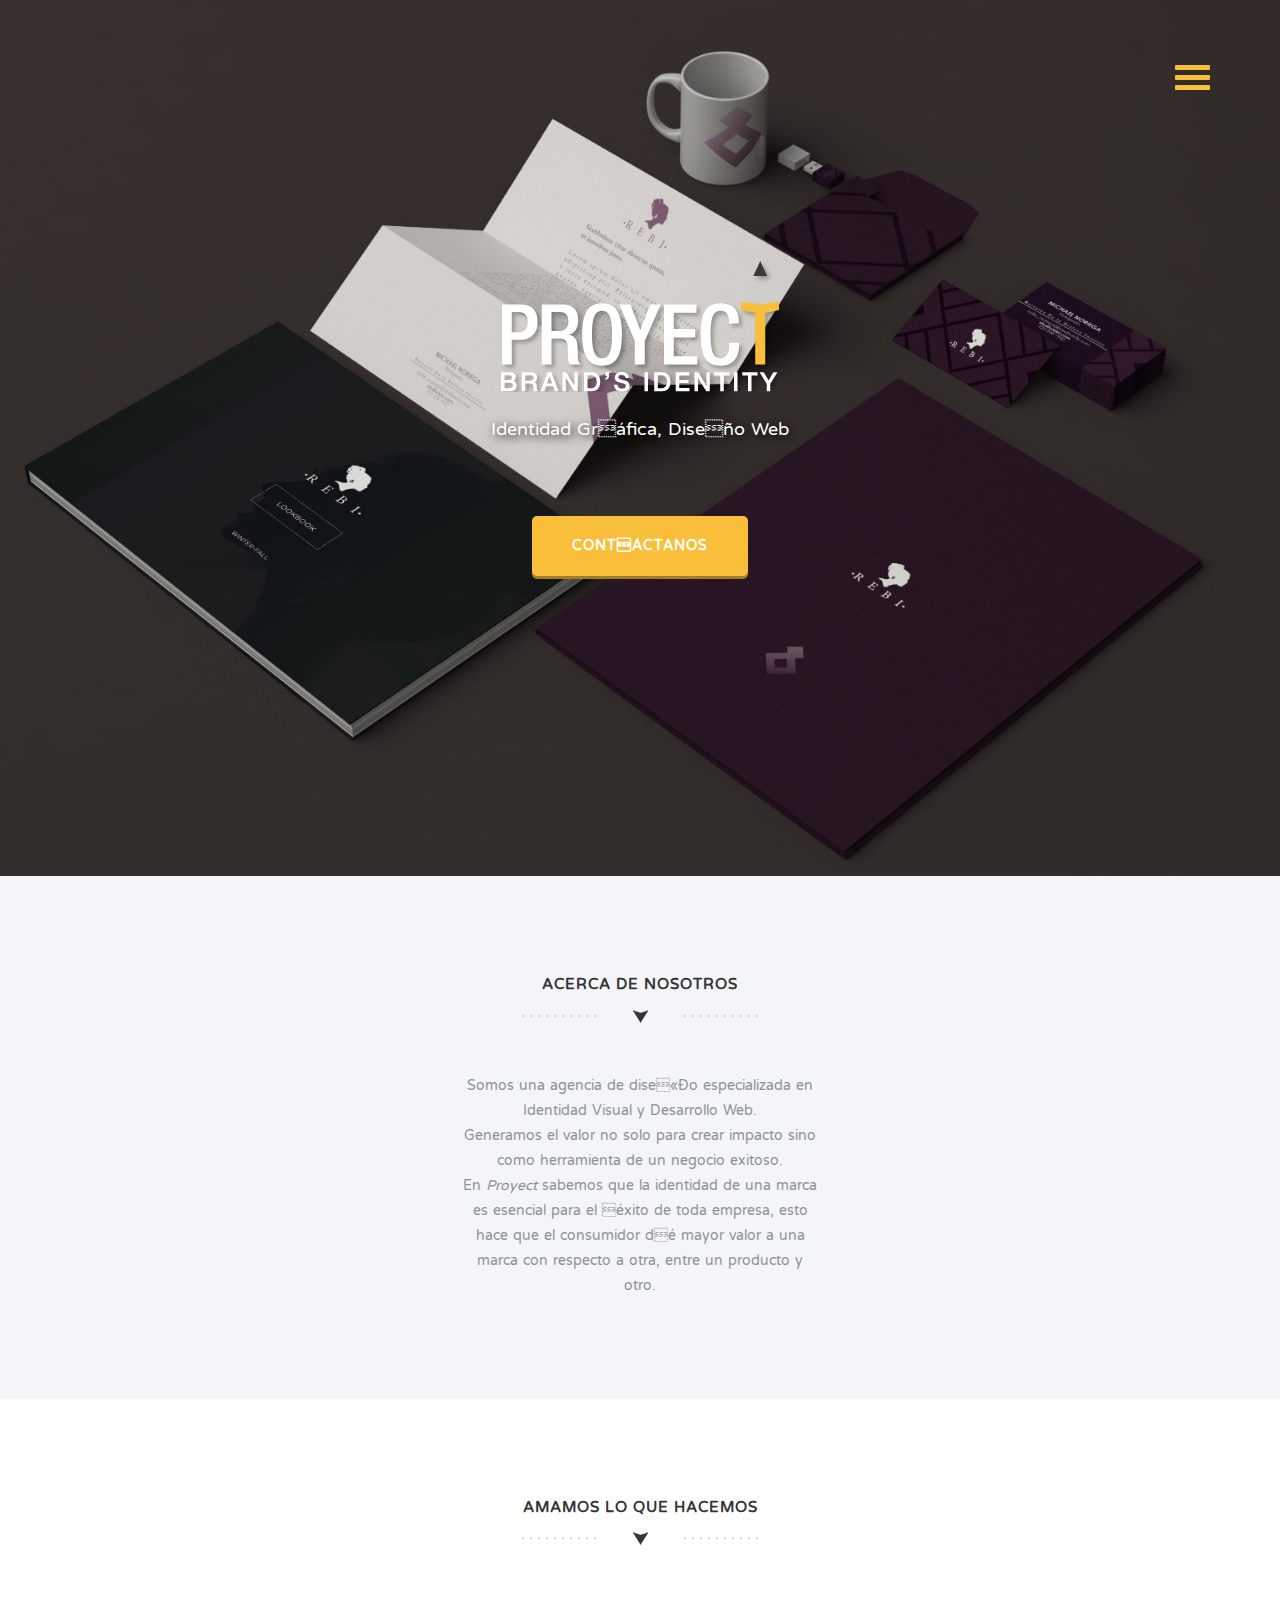
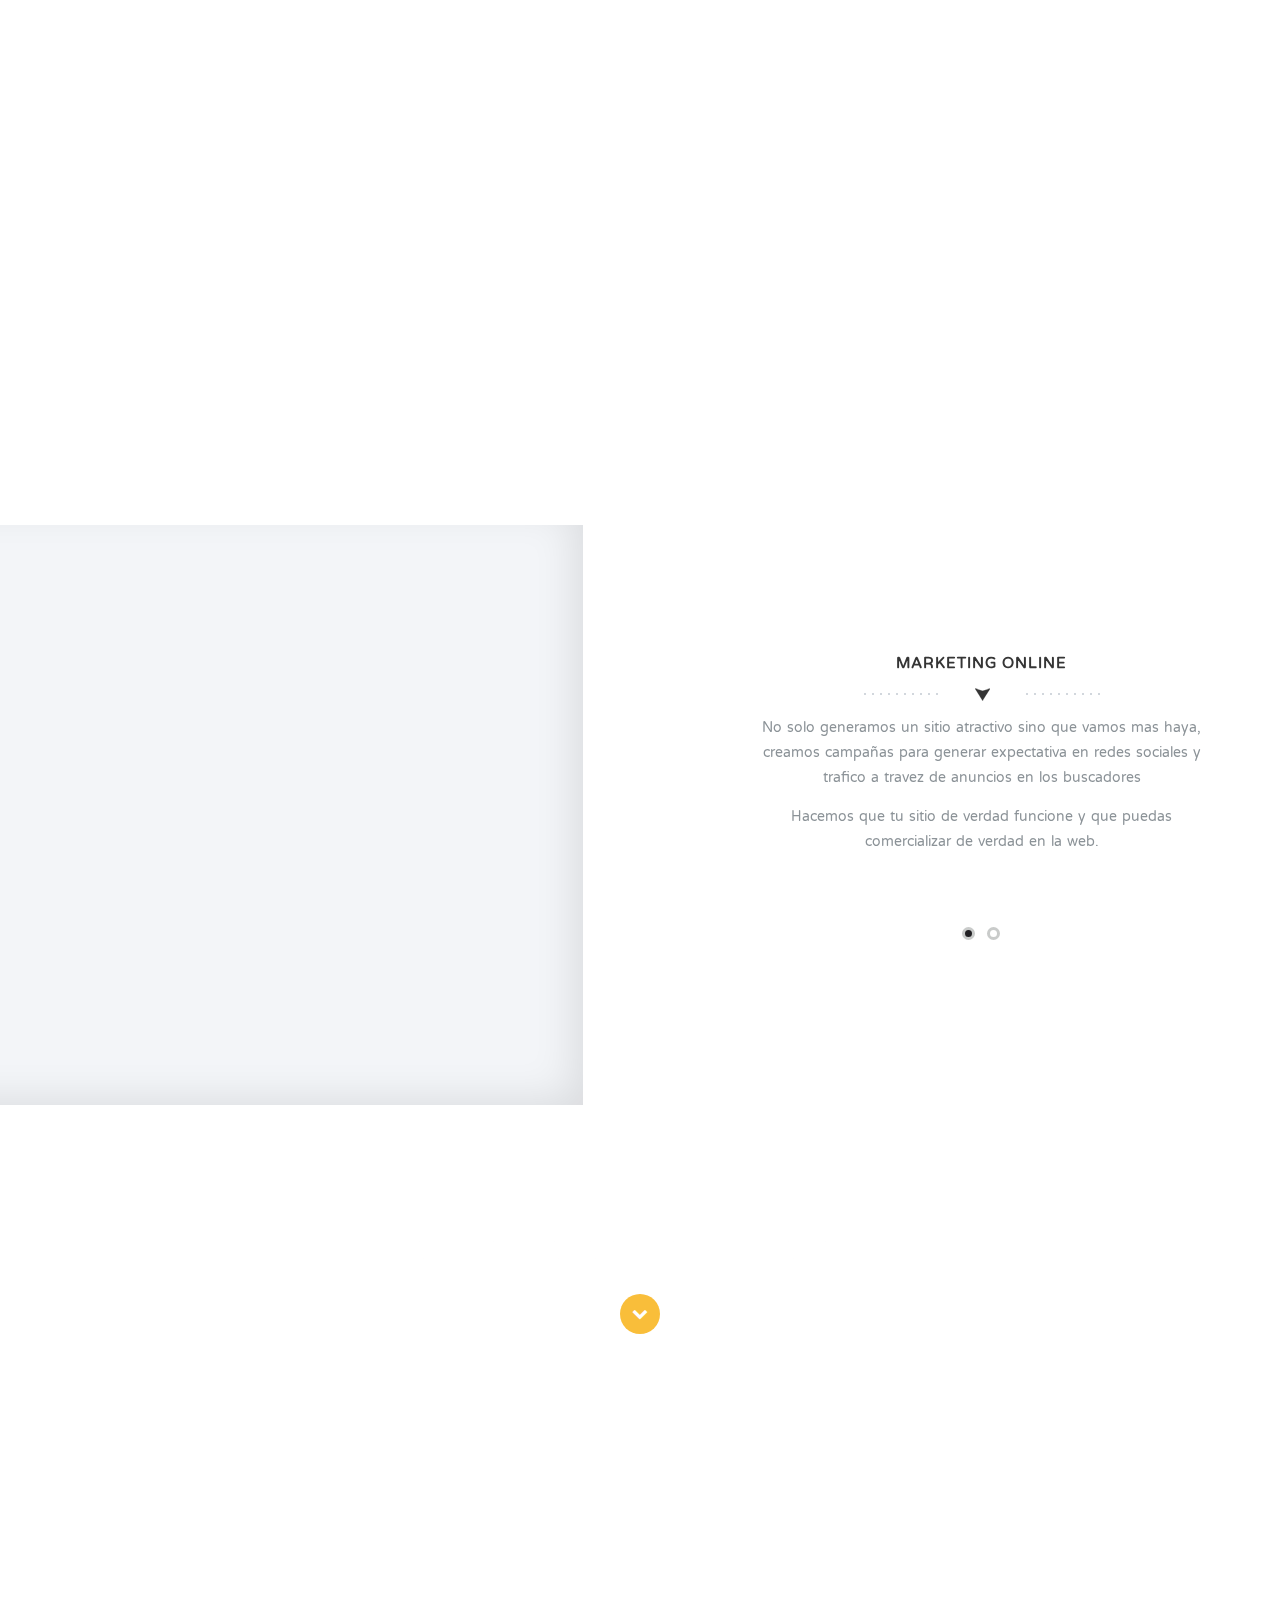
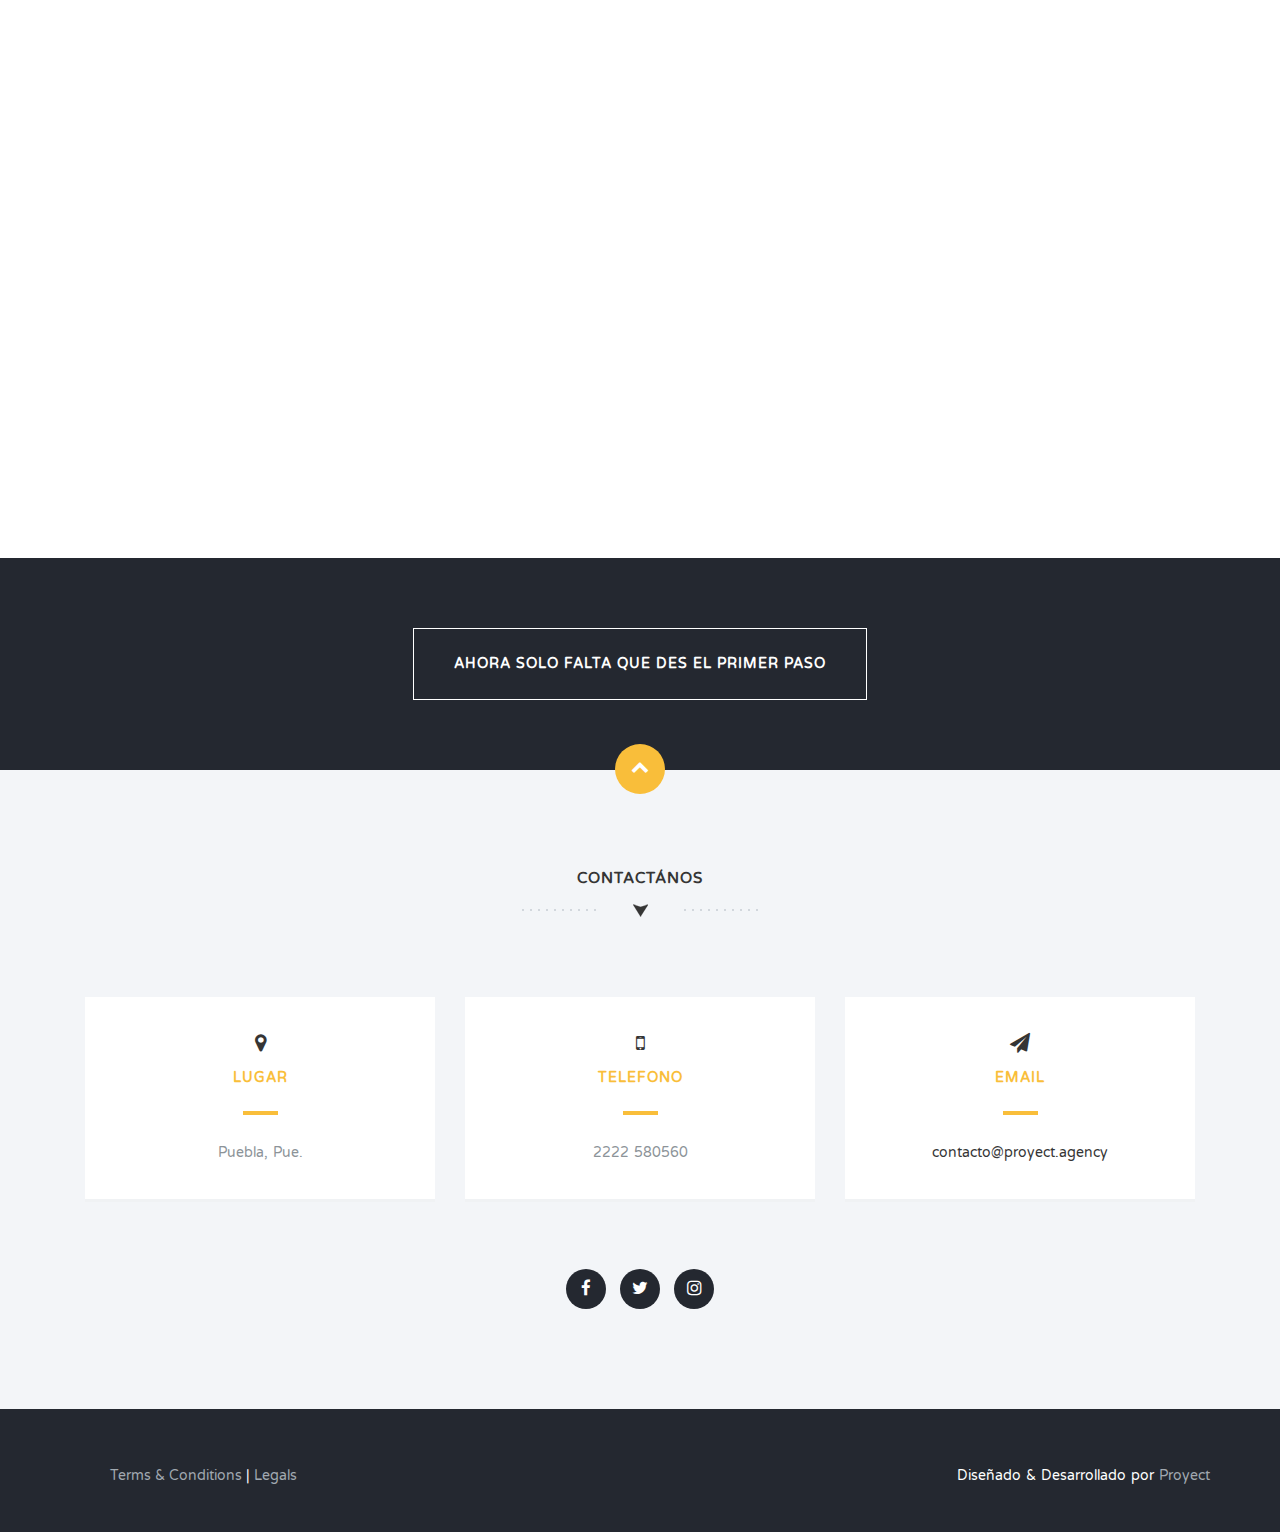
==== commit 2e7e50a1: "proyect1.1" ====
--- a/index.html
+++ b/index.html
@@ -1,10 +1,11 @@
-<!DOCTYPE html>
+﻿<!DOCTYPE html>
 <html lang="es">
-  <head><meta http-equiv="Content-Type" content="text/html; charset=euc-jp">
+  <head>
+  <meta http-equiv="Content-Type" content="text/html; charset=ISO-8859-1" />
     
     <meta http-equiv="X-UA-Compatible" content="IE=edge">
     <meta name="viewport" content="width=device-width, initial-scale=1">
-    <title>Proyect | Agencia de Dise���o</title>
+    <title>Proyect | Agencia de Diseño</title>
     <link href='http://fonts.googleapis.com/css?family=Varela+Round' rel='stylesheet' type='text/css'>
     <link href="css/bootstrap.min.css" rel="stylesheet">
     <link href="http://netdna.bootstrapcdn.com/font-awesome/4.1.0/css/font-awesome.min.css" rel="stylesheet">
@@ -31,7 +32,7 @@
                       <li><a href="#features">Servicios <span class="indicator"><i class="fa fa-angle-right"></i></span></a></li>
                       <li><a href="#responsive">Responsive Design <span class="indicator"><i class="fa fa-angle-right"></i></span></a></li>
                       <li><a href="#portfolio">Portafolio <span class="indicator"><i class="fa fa-angle-right"></i></span></a></li>
-                      <li><a href="#contact">Cont���ctanos <span class="indicator"><i class="fa fa-angle-right"></i></span></a></li>
+                      <li><a href="#contact">Cont«¡ctanos <span class="indicator"><i class="fa fa-angle-right"></i></span></a></li>
                     </ul>
                   </nav>
                 </div>
@@ -48,12 +49,16 @@
               <div class="row">
                 <div class="col-md-8 col-md-offset-2 text-center inner">
                   <div class="animated fadeInDown"><img src="img/logo.png"></div>
-                  <p2 class="animated fadeInUp delay-05s"><BR>Identidad Gr���fica, Dise���o Web</em></p>
+                  <p2 class="animated fadeInUp delay-05s"><BR>Identidad Gráfica, Diseño Web</em></p>
                 </div>
               </div>
               <div class="row">
                 <div class="col-md-6 col-md-offset-3 text-center">
-                  <a href="http://tympanus.net/codrops/?p=19439" class="learn-more-btn">Cont���ctanos</a>
+                  
+                <a class="typeform-share learn-more-btn" href="https://iniciandome.typeform.com/to/GGEobu" data-mode="2" target="_blank">Contáctanos</a>
+<script>(function(){var qs,js,q,s,d=document,gi=d.getElementById,ce=d.createElement,gt=d.getElementsByTagName,id='typef_orm',b='https://s3-eu-west-1.amazonaws.com/share.typeform.com/';if(!gi.call(d,id)){js=ce.call(d,'script');js.id=id;js.src=b+'share.js';q=gt.call(d,'script')[0];q.parentNode.insertBefore(js,q)}})()</script>
+
+
                 </div>
               </div>
             </div>
@@ -65,7 +70,7 @@
               <div class="col-md-4"></div>
               <div class="col-md-4">
                 <h1 class="arrow">Acerca de Nosotros</h1>
-                <p>Somos una agencia de dise���o especializada en Identidad Visual y Desarrollo Web.<BR>Generamos el valor no solo para crear impacto sino como herramienta de un negocio exitoso.<BR>En <i>Proyect</i> sabemos que la identidad de una marca es esencial para el ���xito de toda empresa, esto hace que el consumidor d��� mayor valor a una marca con respecto a otra, entre un producto y otro.</p>
+                <p>Somos una agencia de dise«Ðo especializada en Identidad Visual y Desarrollo Web.<BR>Generamos el valor no solo para crear impacto sino como herramienta de un negocio exitoso.<BR>En <i>Proyect</i> sabemos que la identidad de una marca es esencial para el éxito de toda empresa, esto hace que el consumidor dé mayor valor a una marca con respecto a otra, entre un producto y otro.</p>
               <div class="col-md-4"></div>  
               </div>
             </div>
@@ -79,17 +84,17 @@
                 <div class="features-wrapper">
                   <div class="col-md-6 wp2">
                     <div class="icon">
-                      <i class="fa fa-laptop shadow"></i>
-                    </div>
-                    <h2>Dise���o de Identidad</h2>
-                    <p>Generamos el logo, s���mbolo y elementos de soporte visual, como es la papeler���a corporativa, que est���n guiados por lineamientos establecidos en un manual que tambi���n te proporcionamos, y que reflejan la imagen de marca.</p>
+                      <i class="fa fa-pencil shadow"></i>
+                    </div>
+                    <h2>Diseño de Identidad</h2>
+                    <p>Generamos el logo, s«¿mbolo y elementos de soporte visual, como es la papelería corporativa, que est«¡n guiados por lineamientos establecidos en un manual que también te proporcionamos, y que reflejan la imagen de marca.</p>
                   </div>
                   <div class="col-md-6 wp2 delay-05s">
                     <div class="icon">
-                      <i class="fa fa-code shadow"></i>
+                      <i class="fa fa-laptop shadow"></i>
                     </div>
                     <h2>Web y Aplicaciones Digitales</h2>
-                    <p>Comenzando por P���gina Web, las aplicaciones digitales pueden abarcar hasta el video corporativo, banners e im���genes para redes sociales o canales de noticias y blogs</p>
+                    <p>Comenzando por Página Web, las aplicaciones digitales pueden abarcar hasta el video corporativo, banners e im«¡genes para redes sociales o canales de noticias y blogs</p>
                   </div>
                   <div class="clearfix"></div>
                 </div>
@@ -111,18 +116,19 @@
                   <div id="servicesSlider">
                     <ul class="slides">
                       <li>
-                        <h1 class="arrow">Responsive Design Specialists</h1>
-                        <p>Lorem ipsum dolor sit amet, consectetur adipiscing elit. Nunc ultricies nulla non metus pulvinar imperdiet. Praesent non adipiscing libero. </p>
+                        <h1 class="arrow">Marketing Online </h1>
+                        <p>No solo generamos un sitio atractivo sino que vamos mas haya, 
+creamos campañas para generar expectativa en redes sociales y trafico a travez de anuncios en los buscadores </p>
                         <p>
-                        Mauris ultrices odio vitae nulla ultrices iaculis. Nulla rhoncus odio eu lectus faucibus facilisis. Maecenas ornare augue vitae sollicitudin accumsan. </p>
-                        <p>Etiam eget libero et erat eleifend consectetur a nec lectus. Sed id tellus lorem. Suspendisse sed venenatis odio, quis lobortis eros.</p>
+                        Hacemos que tu sitio de verdad funcione y que puedas comercializar de verdad en la web. </p>
+                      
                       </li>
                       <li>
-                        <h1 class="arrow">Bootstrap Professionals</h1>
-                        <p>Lorem ipsum dolor sit amet, consectetur adipiscing elit. Nunc ultricies nulla non metus pulvinar imperdiet. Praesent non adipiscing libero. </p>
+                        <h1 class="arrow">Optimización de busqueda</h1>
+                        <p>La optimización de tu sitio así como la generación de contenidos es la estrategia para que  los buscadores te tengan en la mira, así los que te buscan en internet te encuentran. </p>
                         <p>
-                        Mauris ultrices odio vitae nulla ultrices iaculis. Nulla rhoncus odio eu lectus faucibus facilisis. Maecenas ornare augue vitae sollicitudin accumsan. </p>
-                        <p>Etiam eget libero et erat eleifend consectetur a nec lectus. Sed id tellus lorem. Suspendisse sed venenatis odio, quis lobortis eros.</p>
+                       Estar en los primeros lugares de búsqueda en google es el éxito a largo plazo, de esta manera creas comunidades y clientes fieles.</p>
+                        <p>Siempre con la premisa de un contenido atractivo. </p>
                       </li>
                     </ul>
                   </div>
@@ -135,7 +141,7 @@
           <div class="container">
             <div class="row">
               <div class="col-md-8 col-md-offset-2">
-                <h1>I got 99 Problems<span>but <em>design</em> 'aint one</span></h1>
+                <h1 style="font-size:28px">El diseño no es solo lo que se ve o lo que se siente, <br><strong>Diseño es cómo funciona.</strong></h1>
                 <a href="#portfolio" class="down-arrow-btn"><i class="fa fa-chevron-down"></i></a>
               </div>
             </div>
@@ -144,89 +150,41 @@
         <section class="portfolio text-center section-padding" id="portfolio">
           <div class="container">
             <div class="row">
-              <div id="portfolioSlider">
+              <div >
                 <ul class="slides">
                   <li>
-                    <div class="col-md-4 wp4">
+                    <div class="col-md-6 wp4">
                       <div class="overlay-effect effects clearfix">
                         <div class="img">
-                          <img src="img/portfolio-01.jpg" alt="Portfolio Item">
+                          <img src="img/5.jpg" alt="Portfolio Item">
                           <div class="overlay">
                             <a href="#" class="expand"><i class="fa fa-search"></i><br>View More</a>
                             <a class="close-overlay hidden">x</a>
                           </div>
                         </div>
                       </div>
-                      <h2>Creative Minds</h2>
-                      <p>Lorem ipsum dolor sit amet, consectetur adipiscing elit. Nunc ultricies nulla non metus pulvinar imperdiet. Praesent non adipiscing libero.</p>
-                    </div>
-                    <div class="col-md-4 wp4 delay-05s">
+                      <h2>REBI</h2>
+                      <p>identidad creada para un artista fotografico.</p>
+                    </div>
+                    <div class="col-md-6 wp4 delay-05s">
                       <div class="overlay-effect effects clearfix">
                         <div class="img">
-                          <img src="img/portfolio-02.jpg" alt="Portfolio Item">
+                          <img src="img/7.jpg" alt="Portfolio Item">
                           <div class="overlay">
                             <a href="#" class="expand"><i class="fa fa-search"></i><br>View More</a>
                             <a class="close-overlay hidden">x</a>
                           </div>
                         </div>
                       </div>
-                      <h2>Creative Hearts</h2>
-                      <p>Lorem ipsum dolor sit amet, consectetur adipiscing elit. Nunc ultricies nulla non metus pulvinar imperdiet. Praesent non adipiscing libero.</p>
-                    </div>
-                    <div class="col-md-4 wp4 delay-1s">
-                      <div class="overlay-effect effects clearfix">
-                        <div class="img">
-                          <img src="img/portfolio-03.jpg" alt="Portfolio Item">
-                          <div class="overlay">
-                            <a href="#" class="expand"><i class="fa fa-search"></i><br>View More</a>
-                            <a class="close-overlay hidden">x</a>
-                          </div>
-                        </div>
-                      </div>
-                      <h2>Creative Ideas</h2>
-                      <p>Lorem ipsum dolor sit amet, consectetur adipiscing elit. Nunc ultricies nulla non metus pulvinar imperdiet. Praesent non adipiscing libero.</p>
-                    </div>
+                      <h2>Possibleapp</h2>
+                      <p>trabajo para una compañia de tecnología.</p>
+                    </div>
+                   
                   </li>
                   <li>
-                    <div class="col-md-4 wp4">
-                      <div class="overlay-effect effects clearfix">
-                        <div class="img">
-                          <img src="img/portfolio-01.jpg" alt="Portfolio Item">
-                          <div class="overlay">
-                            <a href="#" class="expand"><i class="fa fa-search"></i><br>View More</a>
-                            <a class="close-overlay hidden">x</a>
-                          </div>
-                        </div>
-                      </div>
-                      <h2>Creative Minds</h2>
-                      <p>Lorem ipsum dolor sit amet, consectetur adipiscing elit. Nunc ultricies nulla non metus pulvinar imperdiet. Praesent non adipiscing libero.</p>
-                    </div>
-                    <div class="col-md-4 wp4 delay-05s">
-                      <div class="overlay-effect effects clearfix">
-                        <div class="img">
-                          <img src="img/portfolio-02.jpg" alt="Portfolio Item">
-                          <div class="overlay">
-                            <a href="#" class="expand"><i class="fa fa-search"></i><br>View More</a>
-                            <a class="close-overlay hidden">x</a>
-                          </div>
-                        </div>
-                      </div>
-                      <h2>Creative Hearts</h2>
-                      <p>Lorem ipsum dolor sit amet, consectetur adipiscing elit. Nunc ultricies nulla non metus pulvinar imperdiet. Praesent non adipiscing libero.</p>
-                    </div>
-                    <div class="col-md-4 wp4 delay-1s">
-                      <div class="overlay-effect effects clearfix">
-                        <div class="img">
-                          <img src="img/portfolio-03.jpg" alt="Portfolio Item">
-                          <div class="overlay">
-                            <a href="#" class="expand"><i class="fa fa-search"></i><br>View More</a>
-                            <a class="close-overlay hidden">x</a>
-                          </div>
-                        </div>
-                      </div>
-                      <h2>Creative Ideas</h2>
-                      <p>Lorem ipsum dolor sit amet, consectetur adipiscing elit. Nunc ultricies nulla non metus pulvinar imperdiet. Praesent non adipiscing libero.</p>
-                    </div>
+                   
+                   
+                    
                   </li>
                 </ul>
               </div>
@@ -237,13 +195,13 @@
           <div class="container">
             <div class="row">
               <div class="col-md-12">
-                <a href="#" class="ignite-btn">Ignite Your Passion</a>
+                <a href="#" class="ignite-btn">Ahora solo falta que des el primer paso</a>
               </div>
             </div>
           </div>
         </div>
 
-        <section class="subscribe text-center">
+       <!-- <section class="subscribe text-center">
           <div class="container">
             <h1><i class="fa fa-paper-plane"></i><span>Subscribe to stay in the loop</span></h1>
             <form action="#">
@@ -251,41 +209,41 @@
               <input type="submit" name="" value="Enviar">
             </form>
           </div>
-        </section>
+        </section>-->
         <section class="dark-bg text-center section-padding contact-wrap" id="contact">
           <a href="#top" class="up-btn"><i class="fa fa-chevron-up"></i></a>
           <div class="container">
             <div class="row">
               <div class="col-md-12">
-                <h1 class="arrow">Drop us a line</h1>
+                <h1 class="arrow">Contactános</h1>
               </div>
             </div>
             <div class="row contact-details">
               <div class="col-md-4">
                 <div class="light-box box-hover">
-                  <h2><i class="fa fa-map-marker"></i><span>Address</span></h2>
-                  <p>Level 6, 23 Pitt St, Sydney</p>
+                  <h2><i class="fa fa-map-marker"></i><span>Lugar</span></h2>
+                  <p>Puebla, Pue.</p>
                 </div>
               </div>
               <div class="col-md-4">
                 <div class="light-box box-hover">
-                  <h2><i class="fa fa-mobile"></i><span>Phone</span></h2>
-                  <p>+61 9 211 3747</p>
+                  <h2><i class="fa fa-mobile"></i><span>Telefono</span></h2>
+                  <p>2222 580560</p>
                 </div>
               </div>
               <div class="col-md-4">
                 <div class="light-box box-hover">
                   <h2><i class="fa fa-paper-plane"></i><span>Email</span></h2>
-                  <p><a href="#">hey@halcyondays.com</a></p>
+                  <p><a href="#">contacto@proyect.agency</a></p>
                 </div>
               </div>
             </div>
             <div class="row">
               <div class="col-md-12">
                 <ul class="social-buttons">
-                  <li><a href="#" class="social-btn"><i class="fa fa-dribbble"></i></a></li>
+                  <li><a href="#" class="social-btn"><i class="fa fa-facebook"></i></a></li>
                   <li><a href="#" class="social-btn"><i class="fa fa-twitter"></i></a></li>
-                  <li><a href="#" class="social-btn"><i class="fa fa-envelope"></i></a></li>
+                  <li><a href="#" class="social-btn"><i class="fa fa-instagram"></i></a></li>
                 </ul>
               </div>
             </div>
@@ -301,7 +259,7 @@
                 </ul>
               </div>
               <div class="col-md-6 credit">
-                <p>Designed &amp; Developed by <a href="http://www.peterfinlan.com/">Peter Finlan</a> exclusively for <a href="http://tympanus.net/codrops/"><em>Codrops</em></a></p>
+                <p>Diseñado &amp; Desarrollado por <a href="http://www.peterfinlan.com/">Proyect</p>
               </div>
             </div>
           </div>
--- a/css/styles.css
+++ b/css/styles.css
@@ -254,7 +254,7 @@
 .effects .img:first-child { margin-left: -15px; }
 .effects .img:last-child { margin-right: 0; }
 .effects .img img { display: block; margin: 0; padding: 0; height: auto; }
-.overlay { display: block; position: absolute; z-index: 20; background: rgba(100, 194, 158, 0.8); overflow: hidden; transition: all 0.5s; -webkit-transition: all 0.5s; -moz-transition: all 0.5s; -o-transition: all 0.5s; }
+.overlay { display: block; position: absolute; z-index: 20; background: rgba(249, 190, 58, 0.67); overflow: hidden; transition: all 0.5s; -webkit-transition: all 0.5s; -moz-transition: all 0.5s; -o-transition: all 0.5s; }
 a.close-overlay { display: block; position: absolute; top: 0; right: 0; z-index: 100; width: 45px; height: 45px; font-size: 20px; font-weight: 700; color: #fff; line-height: 45px; text-align: center; background-color: #000; cursor: pointer; }
 a.close-overlay.hidden { display: none; }
 a.expand { display: block; position: absolute; z-index: 100; text-align: center; color: #fff; font-weight: 600; font-size: 14px; text-transform: uppercase; line-height: 30px; }
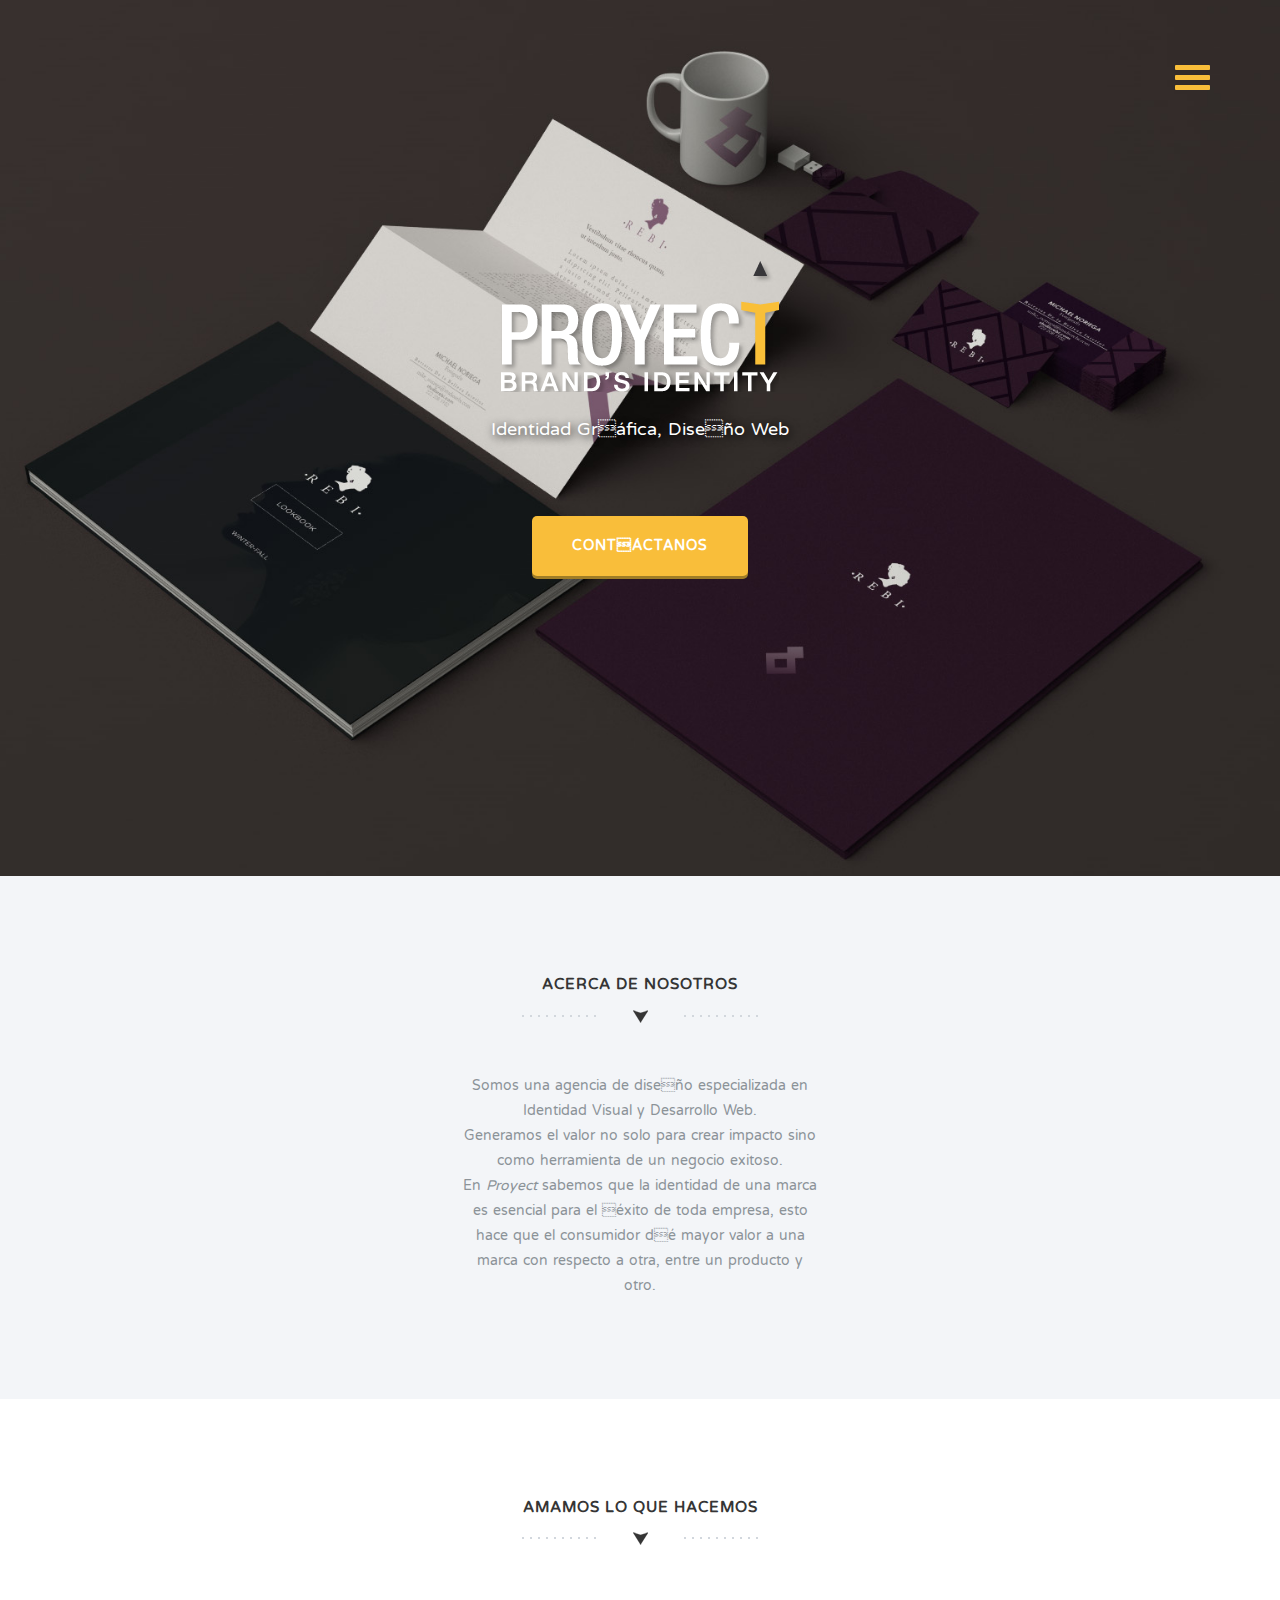
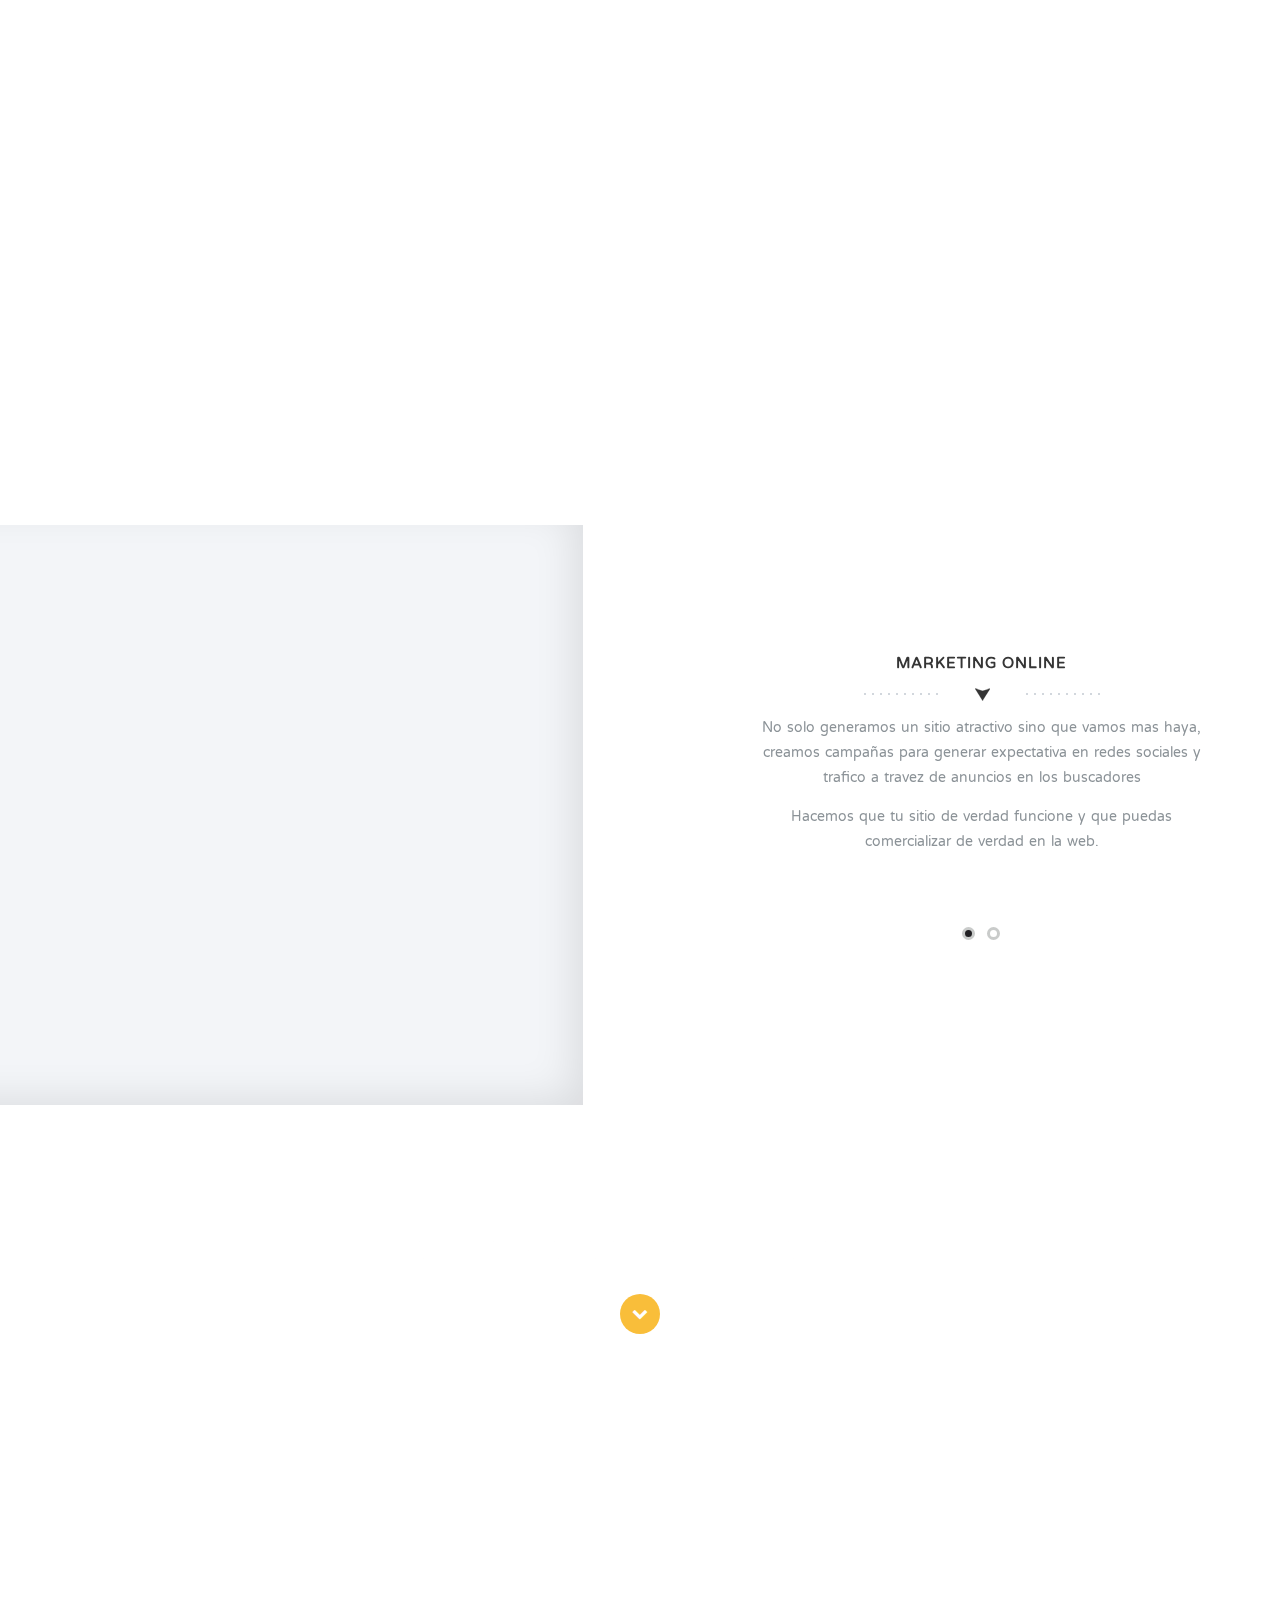
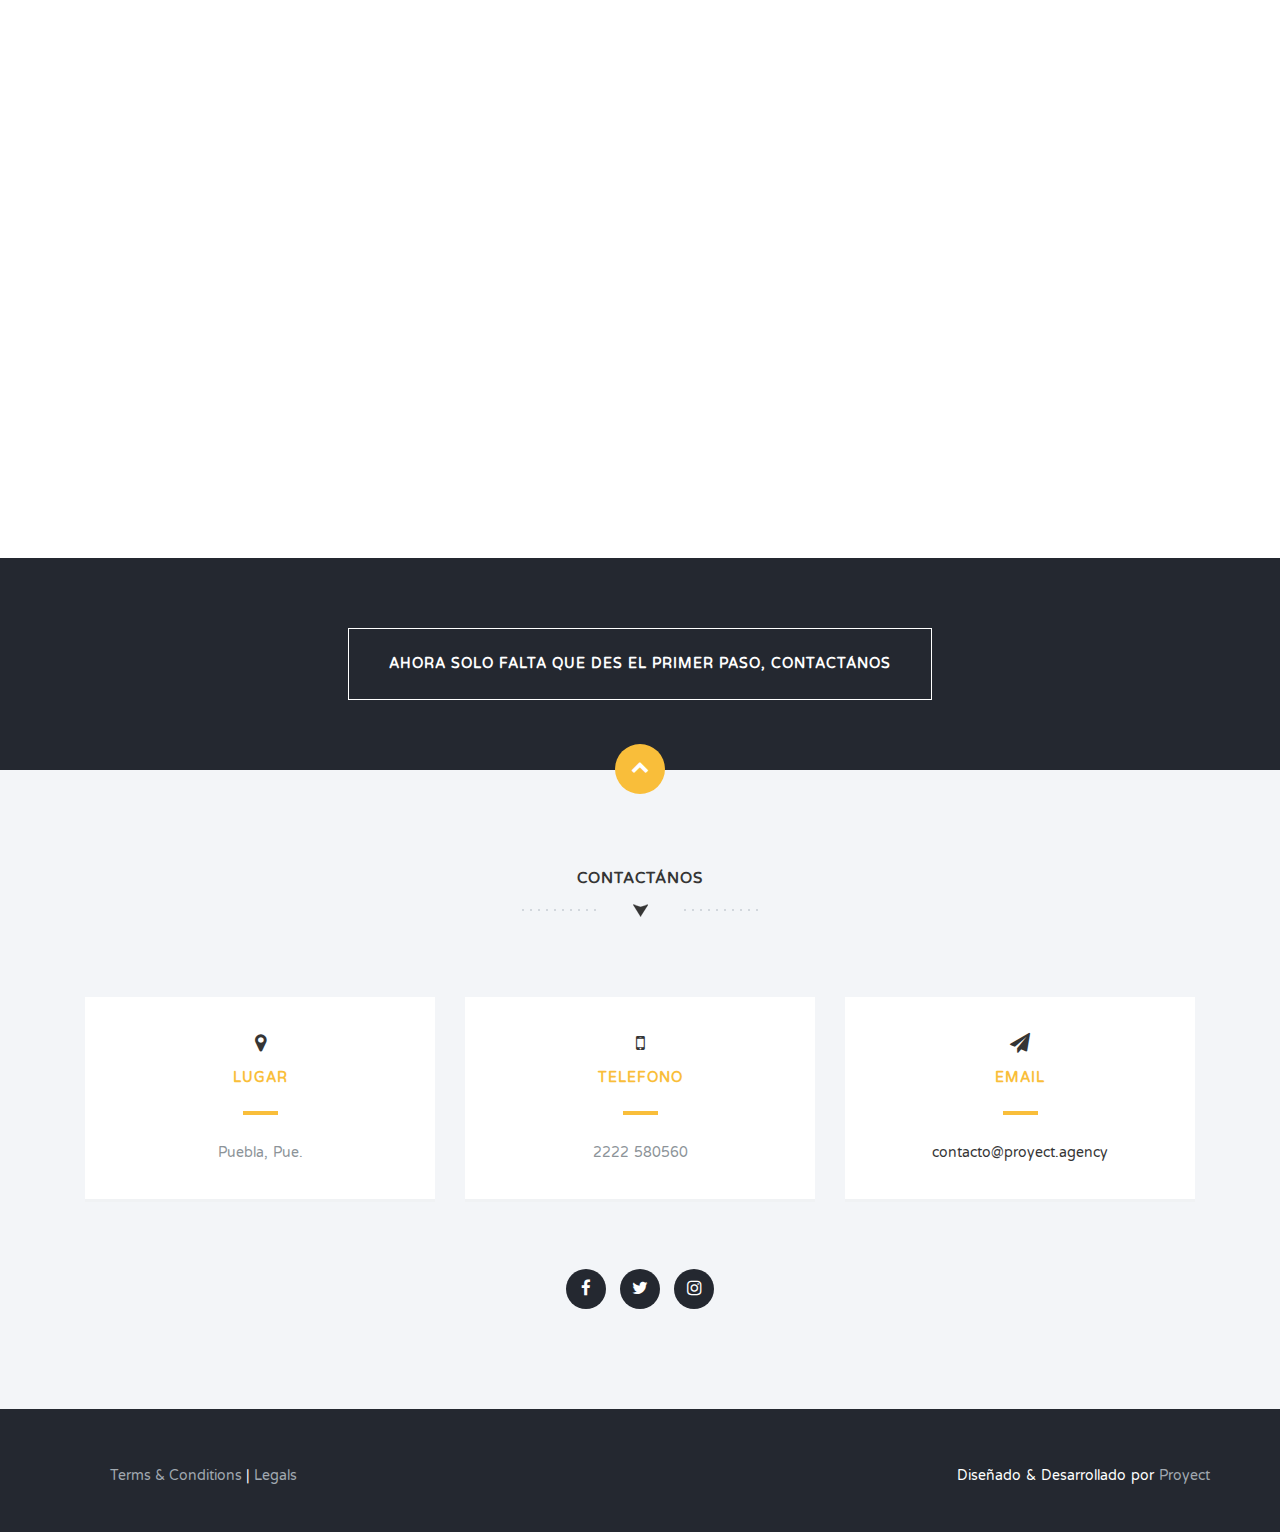
==== commit 47655dad: "proyect 1.2" ====
--- a/index.html
+++ b/index.html
@@ -1,11 +1,14 @@
 ﻿<!DOCTYPE html>
 <html lang="es">
   <head>
-  <meta http-equiv="Content-Type" content="text/html; charset=ISO-8859-1" />
+  <meta http-equiv="Content-Type" content="text/html; charset=UTF-8" />
     
     <meta http-equiv="X-UA-Compatible" content="IE=edge">
     <meta name="viewport" content="width=device-width, initial-scale=1">
     <title>Proyect | Agencia de Diseño</title>
+    <meta name="description" content="Agencia especializada en comunicación visual, diseño de logotipos, diseño de paginas web y marketing digital">
+    <meta name="keywords" content="Diseño de logotipos, identidad grafica, logotipos, pagina web, web, redes sociales, diseño de marca, hosting, comunity manager,">
+    <meta name="author" content="Proyect agency">
     <link href='http://fonts.googleapis.com/css?family=Varela+Round' rel='stylesheet' type='text/css'>
     <link href="css/bootstrap.min.css" rel="stylesheet">
     <link href="http://netdna.bootstrapcdn.com/font-awesome/4.1.0/css/font-awesome.min.css" rel="stylesheet">
@@ -32,7 +35,7 @@
                       <li><a href="#features">Servicios <span class="indicator"><i class="fa fa-angle-right"></i></span></a></li>
                       <li><a href="#responsive">Responsive Design <span class="indicator"><i class="fa fa-angle-right"></i></span></a></li>
                       <li><a href="#portfolio">Portafolio <span class="indicator"><i class="fa fa-angle-right"></i></span></a></li>
-                      <li><a href="#contact">Cont«¡ctanos <span class="indicator"><i class="fa fa-angle-right"></i></span></a></li>
+                      <li><a href="#contact">Contáctanos <span class="indicator"><i class="fa fa-angle-right"></i></span></a></li>
                     </ul>
                   </nav>
                 </div>
@@ -70,7 +73,7 @@
               <div class="col-md-4"></div>
               <div class="col-md-4">
                 <h1 class="arrow">Acerca de Nosotros</h1>
-                <p>Somos una agencia de dise«Ðo especializada en Identidad Visual y Desarrollo Web.<BR>Generamos el valor no solo para crear impacto sino como herramienta de un negocio exitoso.<BR>En <i>Proyect</i> sabemos que la identidad de una marca es esencial para el éxito de toda empresa, esto hace que el consumidor dé mayor valor a una marca con respecto a otra, entre un producto y otro.</p>
+                <p>Somos una agencia de diseño especializada en Identidad Visual y Desarrollo Web.<BR>Generamos el valor no solo para crear impacto sino como herramienta de un negocio exitoso.<BR>En <i>Proyect</i> sabemos que la identidad de una marca es esencial para el éxito de toda empresa, esto hace que el consumidor dé mayor valor a una marca con respecto a otra, entre un producto y otro.</p>
               <div class="col-md-4"></div>  
               </div>
             </div>
@@ -164,7 +167,7 @@
                         </div>
                       </div>
                       <h2>REBI</h2>
-                      <p>identidad creada para un artista fotografico.</p>
+                      <p>Identidad creada para un artista fotografico.</p>
                     </div>
                     <div class="col-md-6 wp4 delay-05s">
                       <div class="overlay-effect effects clearfix">
@@ -177,7 +180,7 @@
                         </div>
                       </div>
                       <h2>Possibleapp</h2>
-                      <p>trabajo para una compañia de tecnología.</p>
+                      <p>Identidad para una compañia de tecnología.</p>
                     </div>
                    
                   </li>
@@ -195,7 +198,9 @@
           <div class="container">
             <div class="row">
               <div class="col-md-12">
-                <a href="#" class="ignite-btn">Ahora solo falta que des el primer paso</a>
+               
+               <a class="typeform-share ignite-btn" href="https://iniciandome.typeform.com/to/GGEobu" data-mode="2" target="_blank">Ahora solo falta que des el primer paso, contactános</a>
+<script>(function(){var qs,js,q,s,d=document,gi=d.getElementById,ce=d.createElement,gt=d.getElementsByTagName,id='typef_orm',b='https://s3-eu-west-1.amazonaws.com/share.typeform.com/';if(!gi.call(d,id)){js=ce.call(d,'script');js.id=id;js.src=b+'share.js';q=gt.call(d,'script')[0];q.parentNode.insertBefore(js,q)}})()</script>
               </div>
             </div>
           </div>
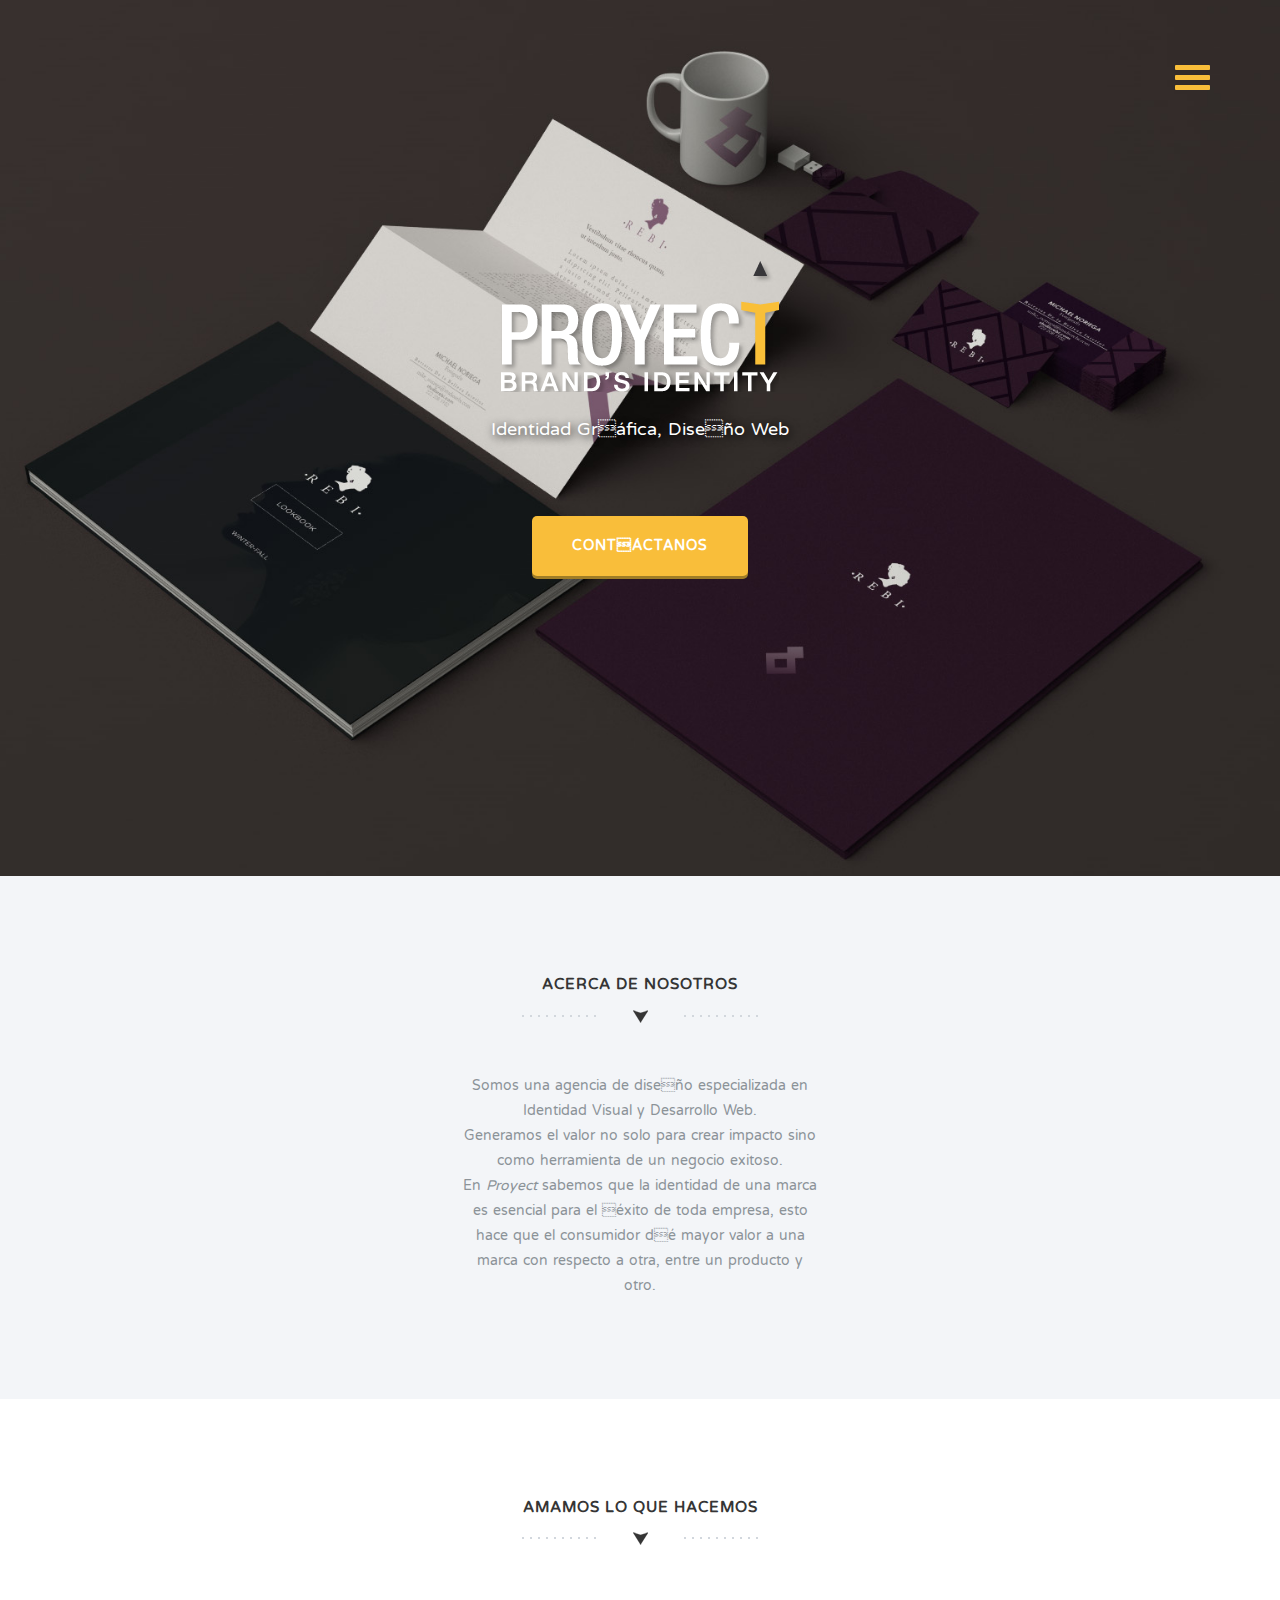
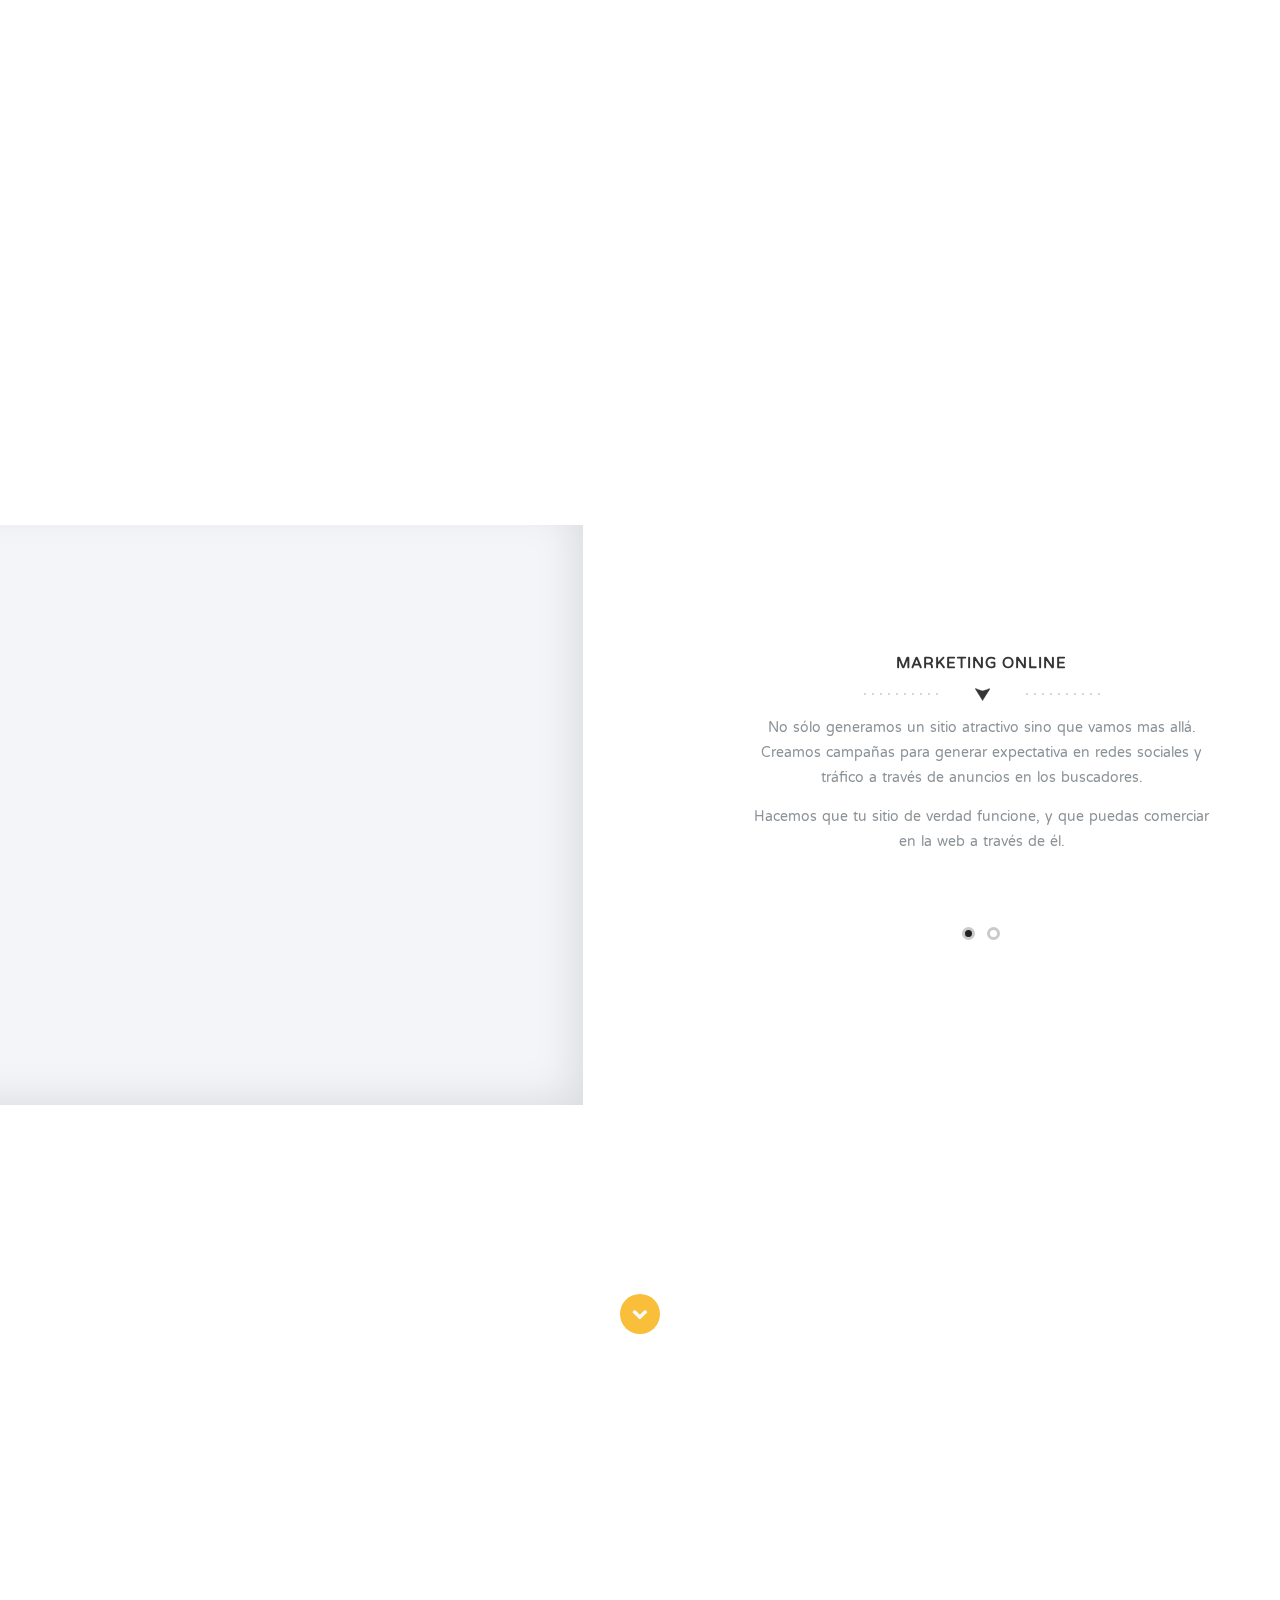
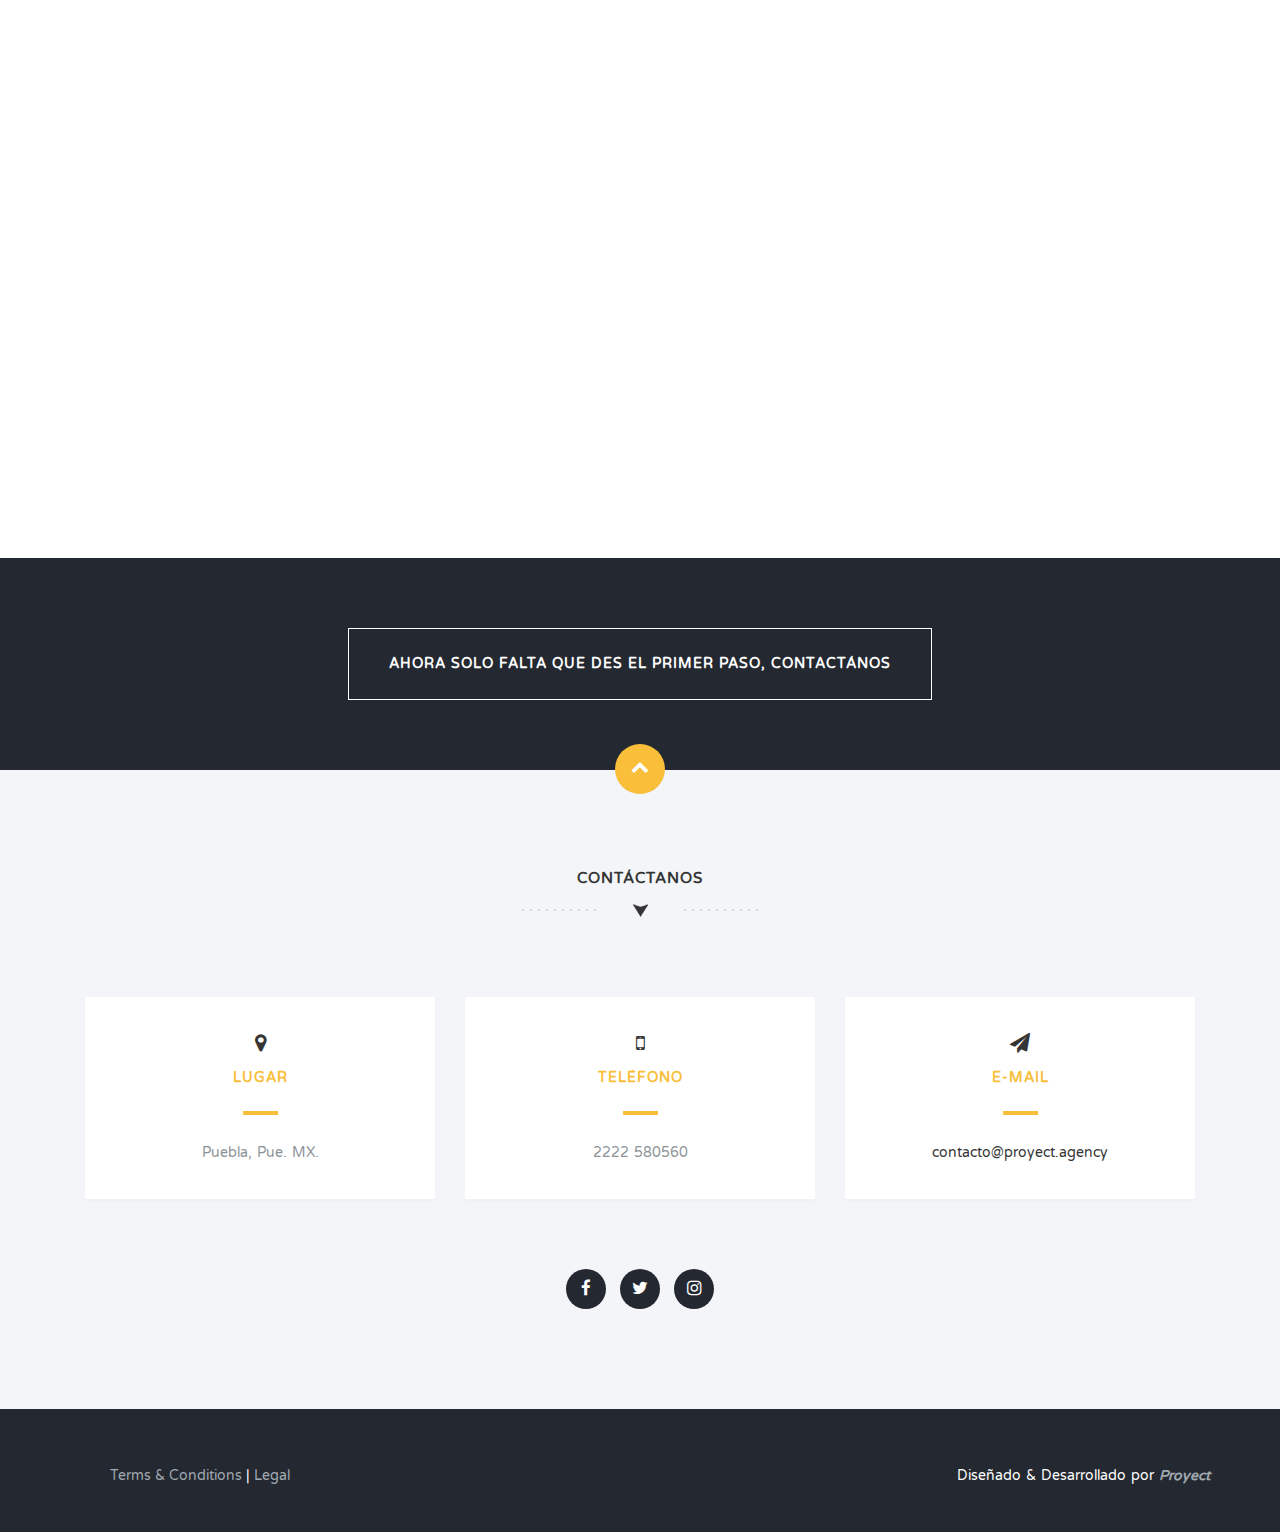
==== commit 0fdae404: "1.3" ====
--- a/index.html
+++ b/index.html
@@ -33,7 +33,7 @@
                     <ul class="top-nav">
                       <li><a href="#intro">Nosotros<span class="indicator"><i class="fa fa-angle-right"></i></span></a></li>
                       <li><a href="#features">Servicios <span class="indicator"><i class="fa fa-angle-right"></i></span></a></li>
-                      <li><a href="#responsive">Responsive Design <span class="indicator"><i class="fa fa-angle-right"></i></span></a></li>
+                      <li><a href="#responsive">Plus <span class="indicator"><i class="fa fa-angle-right"></i></span></a></li>
                       <li><a href="#portfolio">Portafolio <span class="indicator"><i class="fa fa-angle-right"></i></span></a></li>
                       <li><a href="#contact">Contáctanos <span class="indicator"><i class="fa fa-angle-right"></i></span></a></li>
                     </ul>
@@ -90,14 +90,14 @@
                       <i class="fa fa-pencil shadow"></i>
                     </div>
                     <h2>Diseño de Identidad</h2>
-                    <p>Generamos el logo, s«¿mbolo y elementos de soporte visual, como es la papelería corporativa, que est«¡n guiados por lineamientos establecidos en un manual que también te proporcionamos, y que reflejan la imagen de marca.</p>
+                    <p>Generamos el logo, símbolo y elementos de soporte visual, como es la papelería corporativa, que estén guiados por lineamientos establecidos en un manual que también te proporcionamos, y que reflejan la imagen de marca.</p>
                   </div>
                   <div class="col-md-6 wp2 delay-05s">
                     <div class="icon">
                       <i class="fa fa-laptop shadow"></i>
                     </div>
                     <h2>Web y Aplicaciones Digitales</h2>
-                    <p>Comenzando por Página Web, las aplicaciones digitales pueden abarcar hasta el video corporativo, banners e im«¡genes para redes sociales o canales de noticias y blogs</p>
+                    <p>Comenzando por Página Web, las aplicaciones digitales pueden abarcar hasta el video corporativo, banners e imágenes para redes sociales o canales de noticias y blogs</p>
                   </div>
                   <div class="clearfix"></div>
                 </div>
@@ -120,15 +120,15 @@
                     <ul class="slides">
                       <li>
                         <h1 class="arrow">Marketing Online </h1>
-                        <p>No solo generamos un sitio atractivo sino que vamos mas haya, 
-creamos campañas para generar expectativa en redes sociales y trafico a travez de anuncios en los buscadores </p>
+                        <p>No sólo generamos un sitio atractivo sino que vamos mas allá. 
+Creamos campañas para generar expectativa en redes sociales y tráfico a través de anuncios en los buscadores. </p>
                         <p>
-                        Hacemos que tu sitio de verdad funcione y que puedas comercializar de verdad en la web. </p>
+                        Hacemos que tu sitio de verdad funcione, y que puedas comerciar en la web a través de él. </p>
                       
                       </li>
                       <li>
-                        <h1 class="arrow">Optimización de busqueda</h1>
-                        <p>La optimización de tu sitio así como la generación de contenidos es la estrategia para que  los buscadores te tengan en la mira, así los que te buscan en internet te encuentran. </p>
+                        <h1 class="arrow">Optimización de búsqueda</h1>
+                        <p>La optimización de tu sitio así como la generación de contenidos es la estrategia para que los buscadores te tengan en la mira, así los que te buscan en internet te encuentran. </p>
                         <p>
                        Estar en los primeros lugares de búsqueda en google es el éxito a largo plazo, de esta manera creas comunidades y clientes fieles.</p>
                         <p>Siempre con la premisa de un contenido atractivo. </p>
@@ -144,7 +144,7 @@
           <div class="container">
             <div class="row">
               <div class="col-md-8 col-md-offset-2">
-                <h1 style="font-size:28px">El diseño no es solo lo que se ve o lo que se siente, <br><strong>Diseño es cómo funciona.</strong></h1>
+                <h1 style="font-size:28px">El diseño no es sólo lo que se ve o lo que se siente, <br><strong>Diseño es cómo funciona.</strong></h1>
                 <a href="#portfolio" class="down-arrow-btn"><i class="fa fa-chevron-down"></i></a>
               </div>
             </div>
@@ -167,7 +167,7 @@
                         </div>
                       </div>
                       <h2>REBI</h2>
-                      <p>Identidad creada para un artista fotografico.</p>
+                      <p>Identidad creada para un artista fotográfico.</p>
                     </div>
                     <div class="col-md-6 wp4 delay-05s">
                       <div class="overlay-effect effects clearfix">
@@ -180,7 +180,7 @@
                         </div>
                       </div>
                       <h2>Possibleapp</h2>
-                      <p>Identidad para una compañia de tecnología.</p>
+                      <p>Identidad para una compañía de tecnología.</p>
                     </div>
                    
                   </li>
@@ -220,25 +220,25 @@
           <div class="container">
             <div class="row">
               <div class="col-md-12">
-                <h1 class="arrow">Contactános</h1>
+                <h1 class="arrow">Contáctanos</h1>
               </div>
             </div>
             <div class="row contact-details">
               <div class="col-md-4">
                 <div class="light-box box-hover">
                   <h2><i class="fa fa-map-marker"></i><span>Lugar</span></h2>
-                  <p>Puebla, Pue.</p>
+                  <p>Puebla, Pue. MX.</p>
                 </div>
               </div>
               <div class="col-md-4">
                 <div class="light-box box-hover">
-                  <h2><i class="fa fa-mobile"></i><span>Telefono</span></h2>
+                  <h2><i class="fa fa-mobile"></i><span>Teléfono</span></h2>
                   <p>2222 580560</p>
                 </div>
               </div>
               <div class="col-md-4">
                 <div class="light-box box-hover">
-                  <h2><i class="fa fa-paper-plane"></i><span>Email</span></h2>
+                  <h2><i class="fa fa-paper-plane"></i><span>E-mail</span></h2>
                   <p><a href="#">contacto@proyect.agency</a></p>
                 </div>
               </div>
@@ -260,11 +260,11 @@
               <div class="col-md-6">
                 <ul class="legals">
                   <li><a href="#">Terms &amp; Conditions</a></li>
-                  <li><a href="#">Legals</a></li>
+                  <li><a href="#">Legal</a></li>
                 </ul>
               </div>
               <div class="col-md-6 credit">
-                <p>Diseñado &amp; Desarrollado por <a href="http://www.peterfinlan.com/">Proyect</p>
+                <p>Diseñado &amp; Desarrollado por <a href="http://proyect.agency"><strong><i>Proyect</i></strong></p>
               </div>
             </div>
           </div>
--- a/css/styles.css
+++ b/css/styles.css
@@ -210,10 +210,13 @@
 .navicon { position: relative; height: 26px; }
 .indicator { position: absolute; right: 0 !important; }
 .pull { display: none; }
+#logo{width: 80px; margin-top:-9px; }
 /* ==========================================================================
 Hero
 ========================================================================== */
 .hero { background: url('../img/4.jpg') no-repeat center center; -webkit-background-size: cover; -moz-background-size: cover; -o-background-size: cover; background-size: cover; padding: 65px 0 300px 0; height: auto; }
+.hero2 { background: url('../img/9.jpg') no-repeat center center; -webkit-background-size: cover; -moz-background-size: cover; -o-background-size: cover; background-size: cover; padding: 65px 0 300px 0; height: auto; }
+
 .hero h1 { font-size: 40px; letter-spacing: 12px; margin: 10px; }
 .hero h1 span { color: #a1a9b0; display: inline-block; }
 .hero p { letter-spacing: 1px; }
@@ -241,6 +244,8 @@
 Swag
 ========================================================================== */
 .swag { background: url('../img/oficina-amarillo-dk.png') no-repeat center center; -webkit-background-size: cover; -moz-background-size: cover; -o-background-size: cover; background-size: cover; background-attachment: fixed; padding: 50px 0; }
+.swag2 { background: url('../img/9.jpg') no-repeat center center; -webkit-background-size: cover; -moz-background-size: cover; -o-background-size: cover; background-size: cover; background-attachment: fixed; padding: 50px 0; height: 500px; }
+
 .swag h1 { color: #fff; font-size: 40px; text-transform: uppercase; letter-spacing: 5px; }
 .swag h1 span { display: block; font-size: 25px; margin-top: 20px; }
 .down-arrow-btn { width: 40px; height: 40px; border-radius: 50%; -moz-border-radius: 50%; -webkit-border-radius: 50%; -o-border-radius: 50%; background: #F9BE3A; display: inline-block; margin: 10px auto 20px; color: #fff; font-size: 16px; line-height: 40px; text-align: center; }
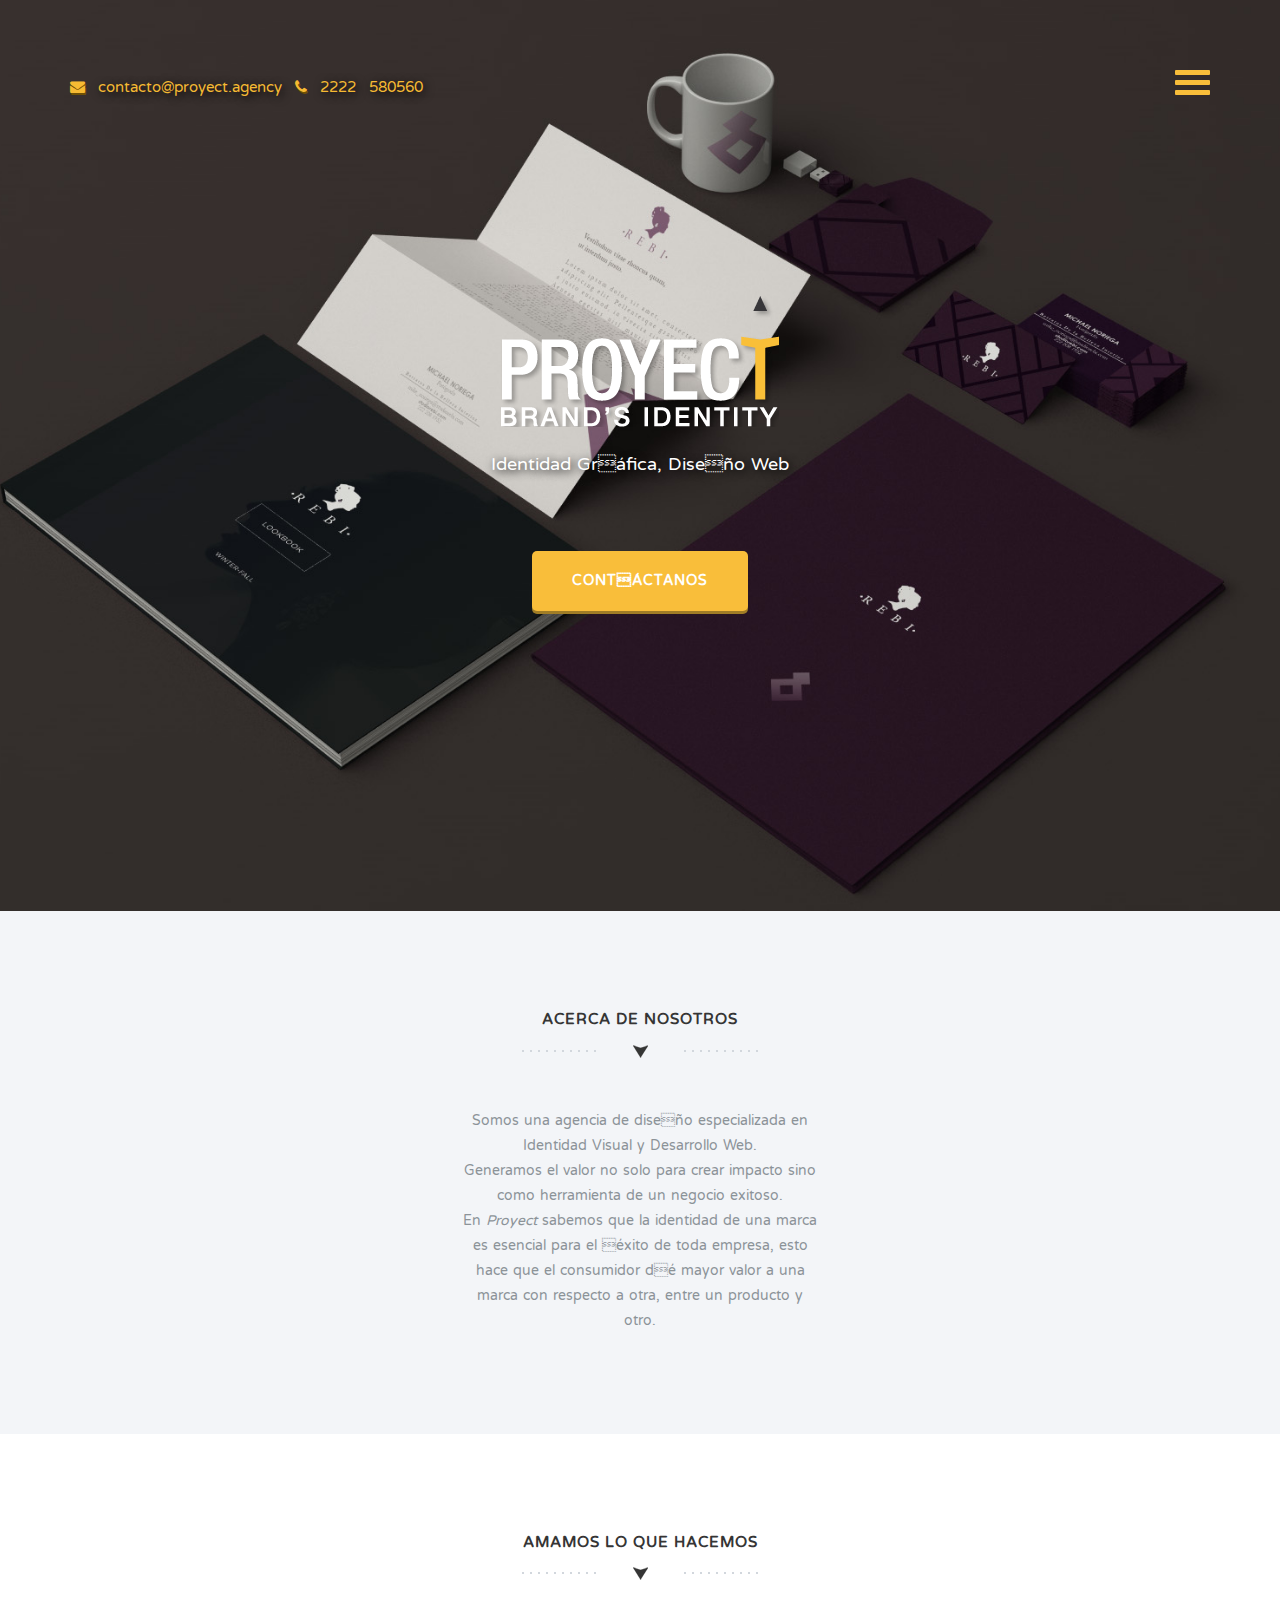
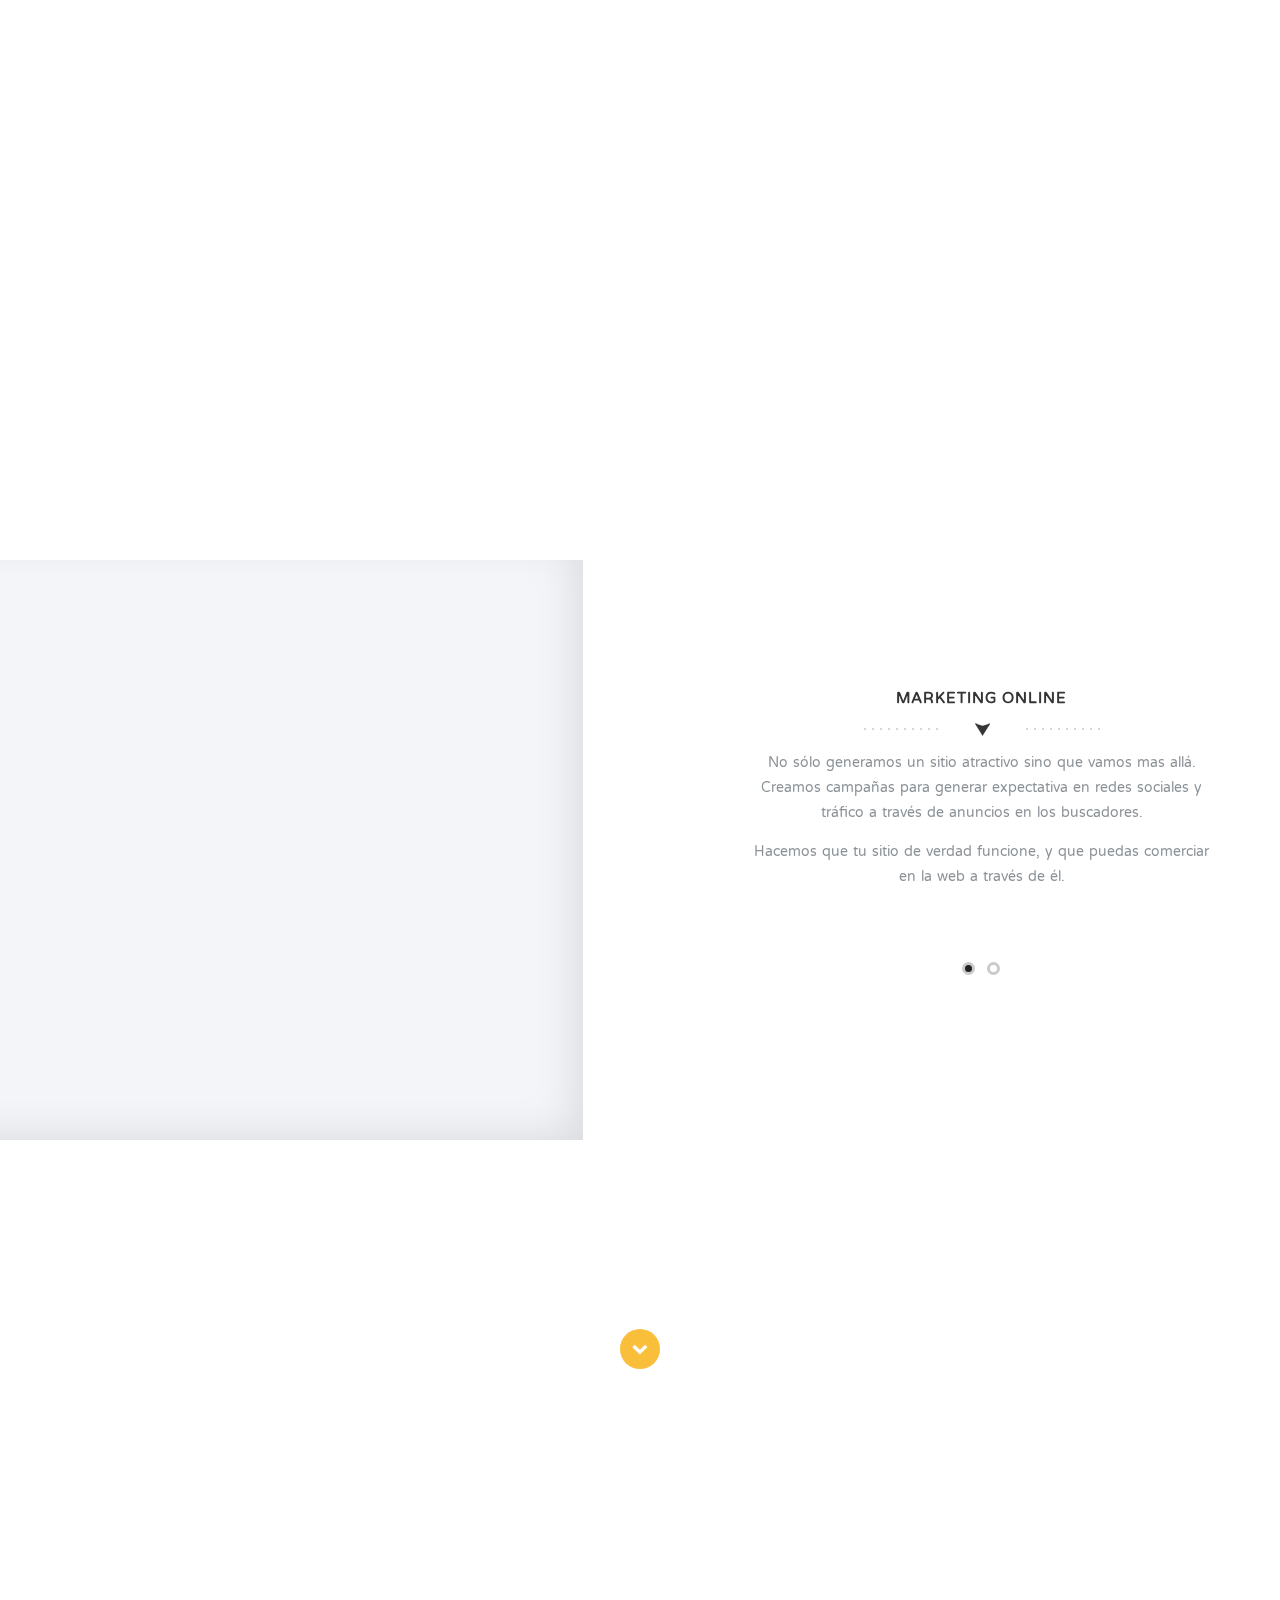
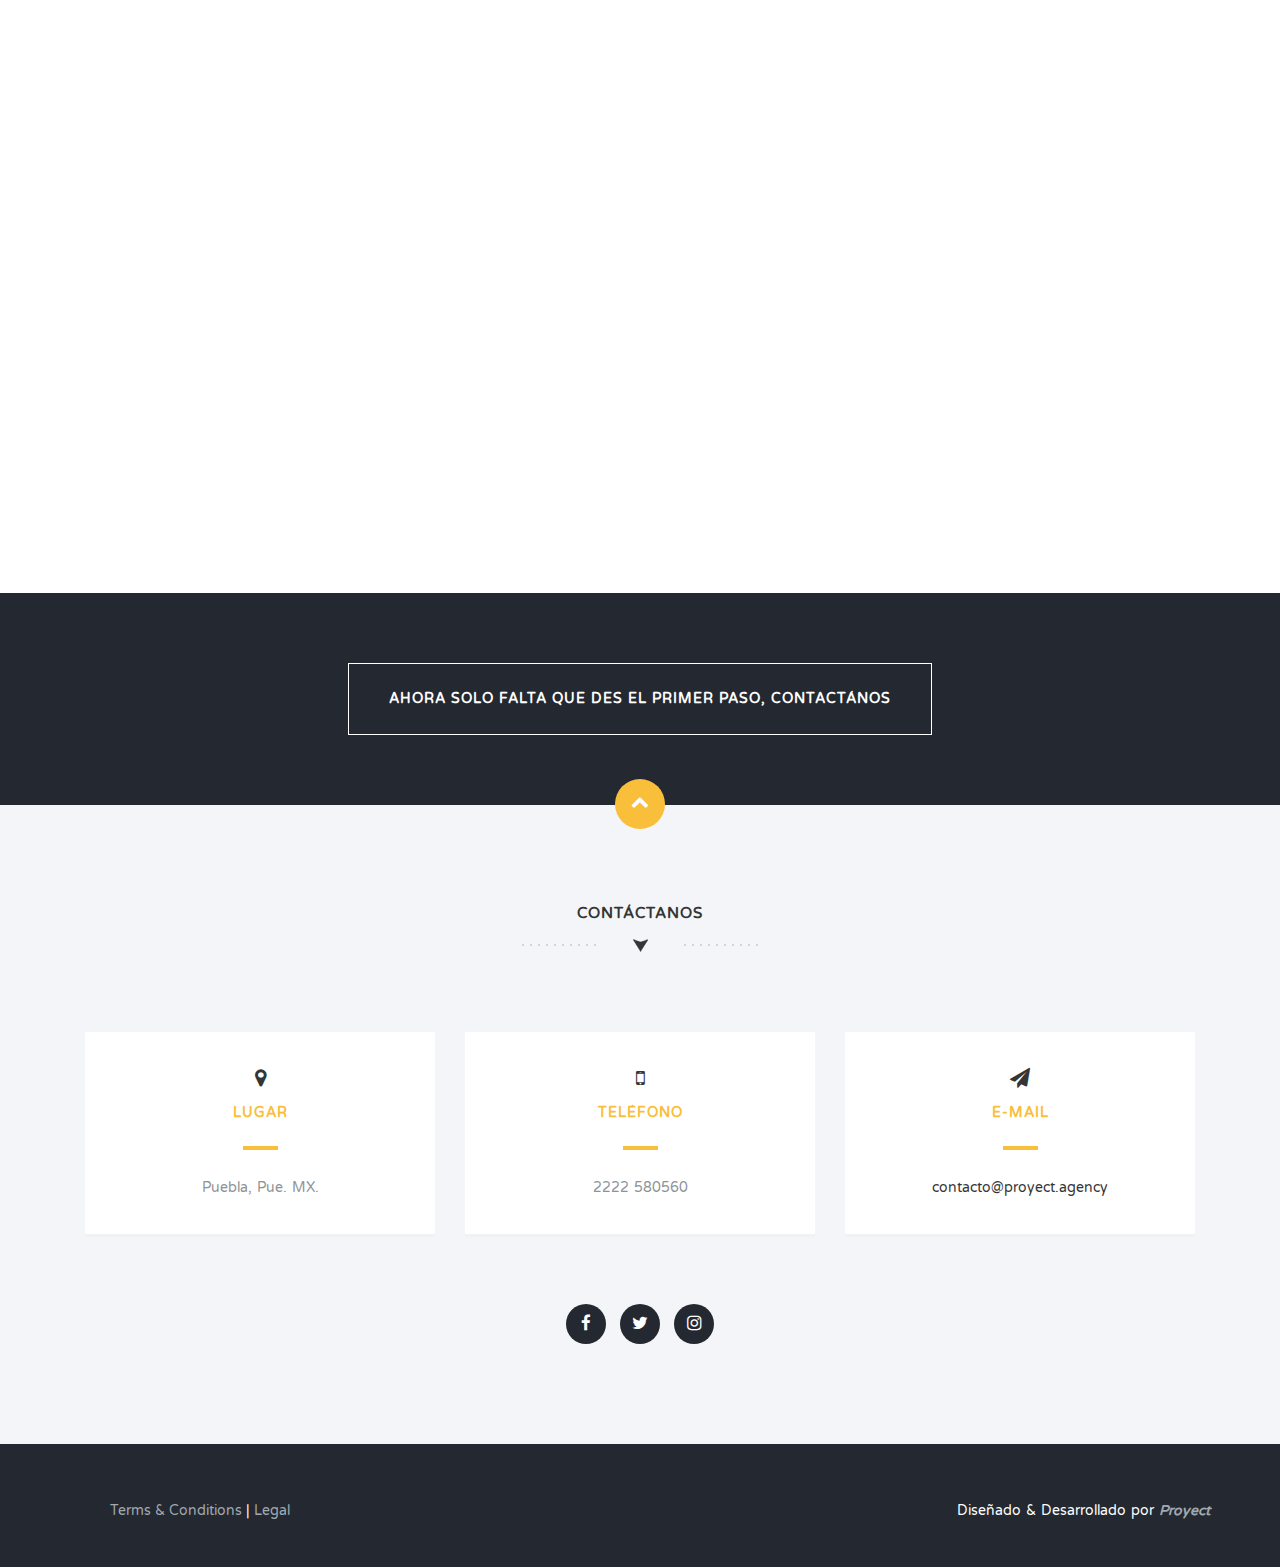
==== commit 2d1bb09b: "1.5" ====
--- a/index.html
+++ b/index.html
@@ -6,6 +6,9 @@
     <meta http-equiv="X-UA-Compatible" content="IE=edge">
     <meta name="viewport" content="width=device-width, initial-scale=1">
     <title>Proyect | Agencia de Diseño</title>
+    <link rel="icon" 
+      type="image/png" 
+      href="favicon.png" />
     <meta name="description" content="Agencia especializada en comunicación visual, diseño de logotipos, diseño de paginas web y marketing digital">
     <meta name="keywords" content="Diseño de logotipos, identidad grafica, logotipos, pagina web, web, redes sociales, diseño de marca, hosting, comunity manager,">
     <meta name="author" content="Proyect agency">
@@ -16,6 +19,17 @@
     <link href="css/styles.css" rel="stylesheet">
     <link href="css/queries.css" rel="stylesheet">
     <link href="css/animate.css" rel="stylesheet">
+
+    <script>
+  (function(i,s,o,g,r,a,m){i['GoogleAnalyticsObject']=r;i[r]=i[r]||function(){
+  (i[r].q=i[r].q||[]).push(arguments)},i[r].l=1*new Date();a=s.createElement(o),
+  m=s.getElementsByTagName(o)[0];a.async=1;a.src=g;m.parentNode.insertBefore(a,m)
+  })(window,document,'script','//www.google-analytics.com/analytics.js','ga');
+
+  ga('create', 'UA-56963549-1', 'auto');
+  ga('send', 'pageview');
+
+</script>
         <!-- HTML5 Shim and Respond.js IE8 support of HTML5 elements and media queries -->
         <!-- WARNING: Respond.js doesn't work if you view the page via file:// -->
         <!--[if lt IE 9]>
@@ -45,6 +59,7 @@
           <section class="hero" id="hero">
             <div class="container">
               <div class="row">
+              <p3 class="col-md-8  animated fadeInUp delay-05s "><i class="fa fa-envelope shadow"></i> contacto@proyect.agency  <i class="fa fa-phone shadow"></i> 2222 580560</p3>
                 <div class="col-md-12 text-right navicon">
                   <a id="nav-toggle" class="nav_slide_button" href="#"><span></span></a>
                 </div>
@@ -161,7 +176,7 @@
                         <div class="img">
                           <img src="img/5.jpg" alt="Portfolio Item">
                           <div class="overlay">
-                            <a href="#" class="expand"><i class="fa fa-search"></i><br>View More</a>
+                            <a href="proyecto-rebi.html" class="expand"><i class="fa fa-search"></i><br>View More</a>
                             <a class="close-overlay hidden">x</a>
                           </div>
                         </div>
@@ -174,7 +189,7 @@
                         <div class="img">
                           <img src="img/7.jpg" alt="Portfolio Item">
                           <div class="overlay">
-                            <a href="#" class="expand"><i class="fa fa-search"></i><br>View More</a>
+                            <a href="proyecto-possibleapp.html" class="expand"><i class="fa fa-search"></i><br>View More</a>
                             <a class="close-overlay hidden">x</a>
                           </div>
                         </div>
@@ -246,9 +261,9 @@
             <div class="row">
               <div class="col-md-12">
                 <ul class="social-buttons">
-                  <li><a href="#" class="social-btn"><i class="fa fa-facebook"></i></a></li>
-                  <li><a href="#" class="social-btn"><i class="fa fa-twitter"></i></a></li>
-                  <li><a href="#" class="social-btn"><i class="fa fa-instagram"></i></a></li>
+                  <li><a href="https://www.facebook.com/proyect.agency?fref=ts" class="social-btn"><i class="fa fa-facebook"></i></a></li>
+                  <li><a href="https://twitter.com/proyectagency" class="social-btn"><i class="fa fa-twitter"></i></a></li>
+                  <li><a href="http://instagram.com/proyect.agency" class="social-btn"><i class="fa fa-instagram"></i></a></li>
                 </ul>
               </div>
             </div>
--- a/css/styles.css
+++ b/css/styles.css
@@ -175,6 +175,8 @@
 a:hover, a:focus { color: #3dc9b3; text-decoration: none; }
 p { color: #8c9398; word-spacing: 1px; line-height: 25px; font-size: 14px; }
 p2 { color: #ffffff; text-shadow: 2px 2px 10px #000000; word-spacing: 1px; line-height: 25px; font-size: 18px; }
+p3 { color: #F6BA33; text-shadow: 2px 2px 10px #000000; word-spacing: 9px; line-height: 25px; font-size: 15px; padding-left: 50px; margin-top: 10px;}
+
 h2 { font-size: 15px; color: #353535; text-transform: uppercase; font-weight: bold; }
 h2::after { content: " "; border: solid 2px #f9be3a; display: block; width: 35px; margin: 25px auto; }
 .section-padding { padding: 90px 0 100px }
@@ -182,7 +184,7 @@
 .light-bg { background-color: #fff; }
 .dark-box { background: #f3f5f8; -webkit-box-shadow: 0px 3px 0px 0px #f0f2f4; -moz-box-shadow: 0px 3px 0px 0px #f0f2f4; box-shadow: 0px 3px 0px 0px #f0f2f4; }
 .light-box { background-color: #fff; -webkit-box-shadow: 0px 3px 0px 0px #f0f2f4; -moz-box-shadow: 0px 3px 0px 0px #f0f2f4; box-shadow: 0px 3px 0px 0px #f0f2f4; padding: 20px 0; }
-.light-box:hover, .light-box:focus { -webkit-box-shadow: 0px 3px 0px 0px #3dc9b3; -moz-box-shadow: 0px 3px 0px 0px #3dc9b3; box-shadow: 0px 3px 0px 0px #3dc9b3; }
+.light-box:hover, .light-box:focus { -webkit-box-shadow: 0px 3px 0px 0px #F9B41D; -moz-box-shadow: 0px 3px 0px 0px #F9B41D; box-shadow: 0px 3px 0px 0px #F9B41D }
 .box-hover { transition: all 500ms ease-in-out; -webkit-transition: all 500ms ease-in-out; -moz-transition: all 500ms ease-in-out; -o-transition: all 500ms ease-in-out; }
 .box-hover:hover, .box-hover:focus { transform: translate(0, -15px); -webkit-transform: translate(0, -15px); -ms-transform: translate(0, -15px); }
 .wrapper { height: 580px; }
@@ -197,7 +199,7 @@
 nav ul li:last-child { border: none; }
 nav ul li a { color: rgba(255, 255, 255, 0.6); display: block; padding: 20px; transition: all 0.5s ease; -moz-transition: all 0.5s ease; -webkit-transition: all 0.5s ease; -o-transition: all 0.5s ease; padding-left: 0; position: relative; }
 nav ul li a:hover, nav ul li a:focus { text-decoration: none; color: #f9be3a; }
-#nav-toggle { position: absolute; right: 15px; top: 0; }
+#nav-toggle { position: absolute; right: 15px; top: -30px; }
 #nav-toggle { cursor: pointer; padding: 10px 35px 16px 0px; }
 #nav-toggle span, #nav-toggle span:before, #nav-toggle span:after { cursor: pointer; border-radius: 1px; -moz-border-radius: 1px; -webkit-border-radius: 1px; -o-border-radius: 1px; height: 5px; width: 35px; background: #f9be3a; position: absolute; display: block; content: ''; }
 #nav-toggle span:before { top: -10px; }
@@ -216,6 +218,7 @@
 ========================================================================== */
 .hero { background: url('../img/4.jpg') no-repeat center center; -webkit-background-size: cover; -moz-background-size: cover; -o-background-size: cover; background-size: cover; padding: 65px 0 300px 0; height: auto; }
 .hero2 { background: url('../img/9.jpg') no-repeat center center; -webkit-background-size: cover; -moz-background-size: cover; -o-background-size: cover; background-size: cover; padding: 65px 0 300px 0; height: auto; }
+.hero3 { background: url('../img/possiblea1.jpg') no-repeat center center; -webkit-background-size: cover; -moz-background-size: cover; -o-background-size: cover; background-size: cover; padding: 65px 0 300px 0; height: auto; }
 
 .hero h1 { font-size: 40px; letter-spacing: 12px; margin: 10px; }
 .hero h1 span { color: #a1a9b0; display: inline-block; }
@@ -245,6 +248,7 @@
 ========================================================================== */
 .swag { background: url('../img/oficina-amarillo-dk.png') no-repeat center center; -webkit-background-size: cover; -moz-background-size: cover; -o-background-size: cover; background-size: cover; background-attachment: fixed; padding: 50px 0; }
 .swag2 { background: url('../img/9.jpg') no-repeat center center; -webkit-background-size: cover; -moz-background-size: cover; -o-background-size: cover; background-size: cover; background-attachment: fixed; padding: 50px 0; height: 500px; }
+.swag3 { background: url('../img/possible2.jpg') no-repeat center center; -webkit-background-size: cover; -moz-background-size: cover; -o-background-size: cover; background-size: cover; background-attachment: fixed; padding: 50px 0; height: 500px; }
 
 .swag h1 { color: #fff; font-size: 40px; text-transform: uppercase; letter-spacing: 5px; }
 .swag h1 span { display: block; font-size: 25px; margin-top: 20px; }
--- a/css/queries.css
+++ b/css/queries.css
@@ -1,5 +1,7 @@
 /* 320px (iPhone) */
 @media screen and (max-width:320px) {
+	p3 {  font-size: 10px !important; }
+
 }
 /* 480px (WVGA - Low End Windows Phone) */
 @media screen and (max-width:480px) {
@@ -9,11 +11,21 @@
 	.wp2, .wp4, .wp5, .light-box { margin-bottom: 30px; }
 	.legals { text-align: center; margin: 0; padding: 0; }
 	.credit { text-align: center; }
+	 #nav-toggle {
+position: absolute;
+right: 15px;
+top: -70px !important;
+}
+p3 {  font-size: 10px !important; }
+
+
 }
 /* xGA iPad */
 @media screen and (max-width:1024px) {
 	.wp3 { background-position: 50px 0; }
 	.swag { background-attachment: scroll; }
+	.swag2 { background-attachment: scroll; }
+	.swag3 { background-attachment: scroll; }
 	.subscribe { background-attachment: scroll; }
 }
 /* 1200px (Small Desktop, Netbook) */
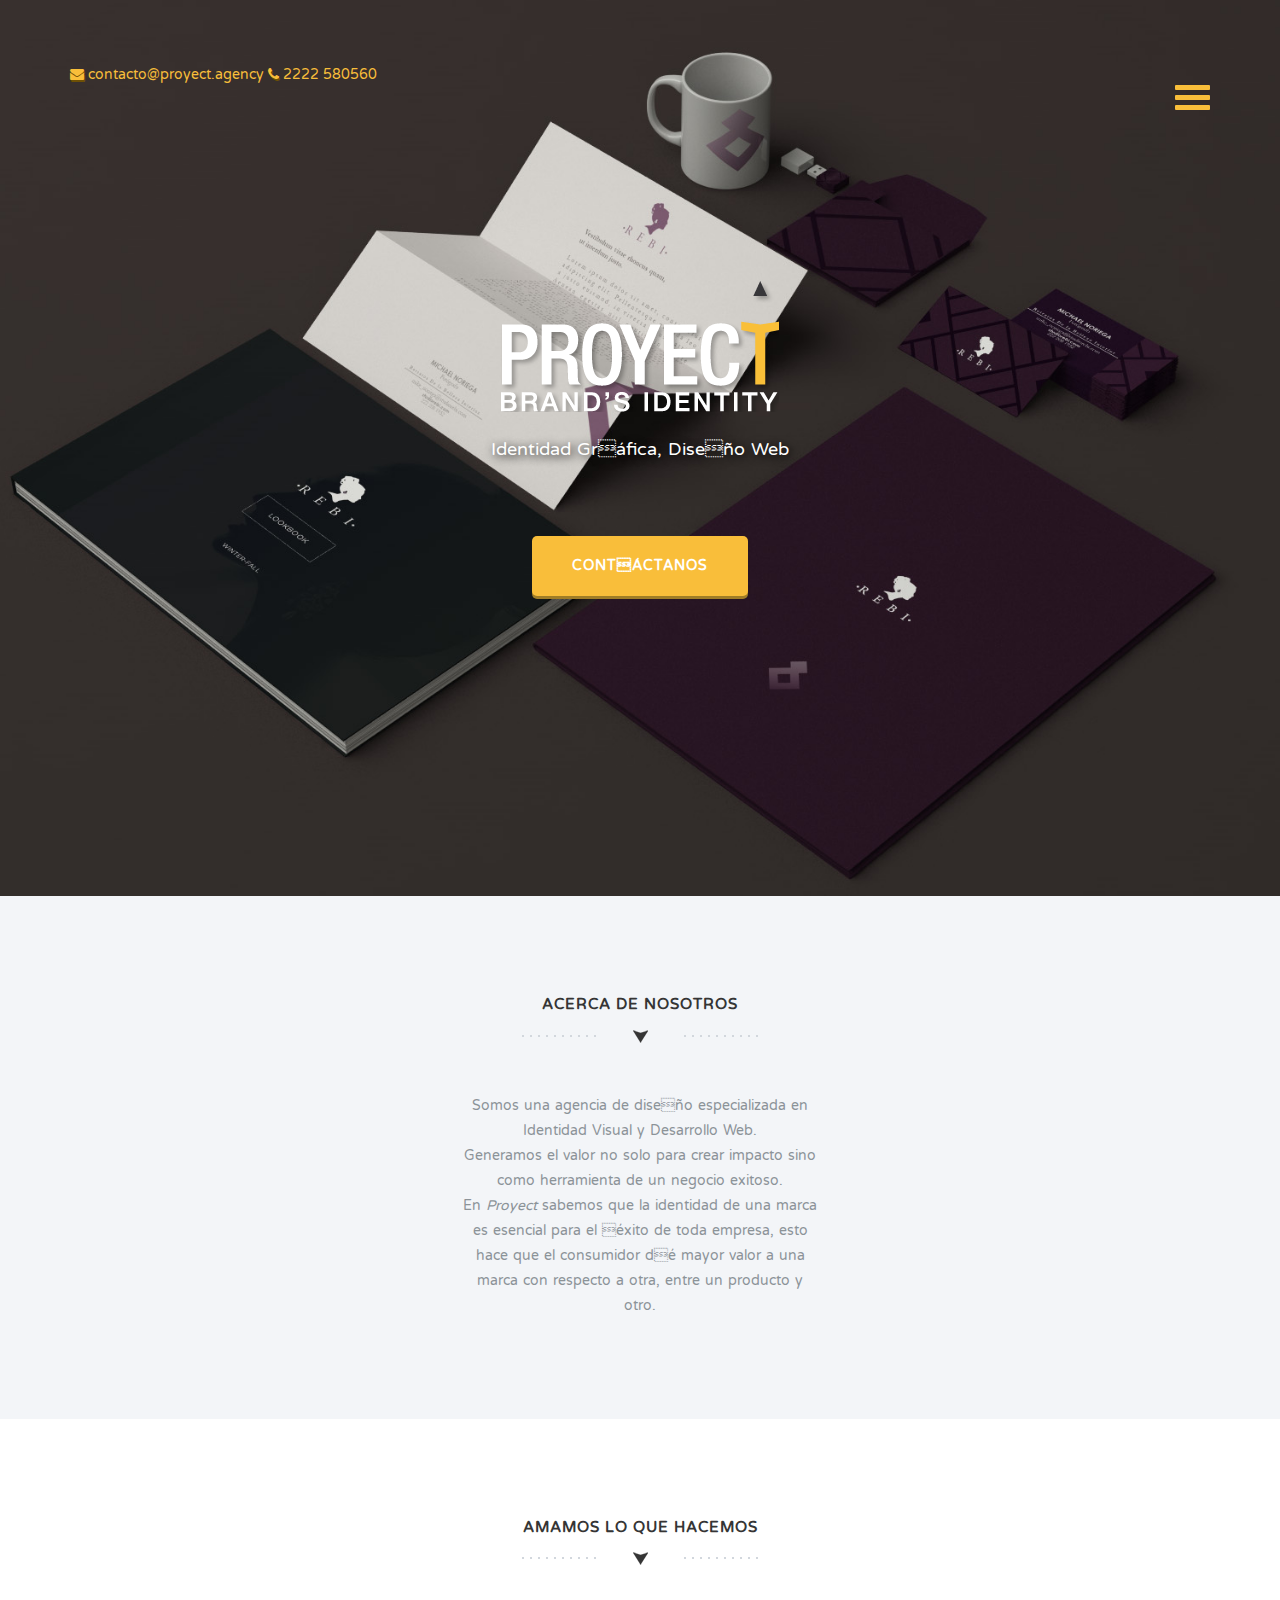
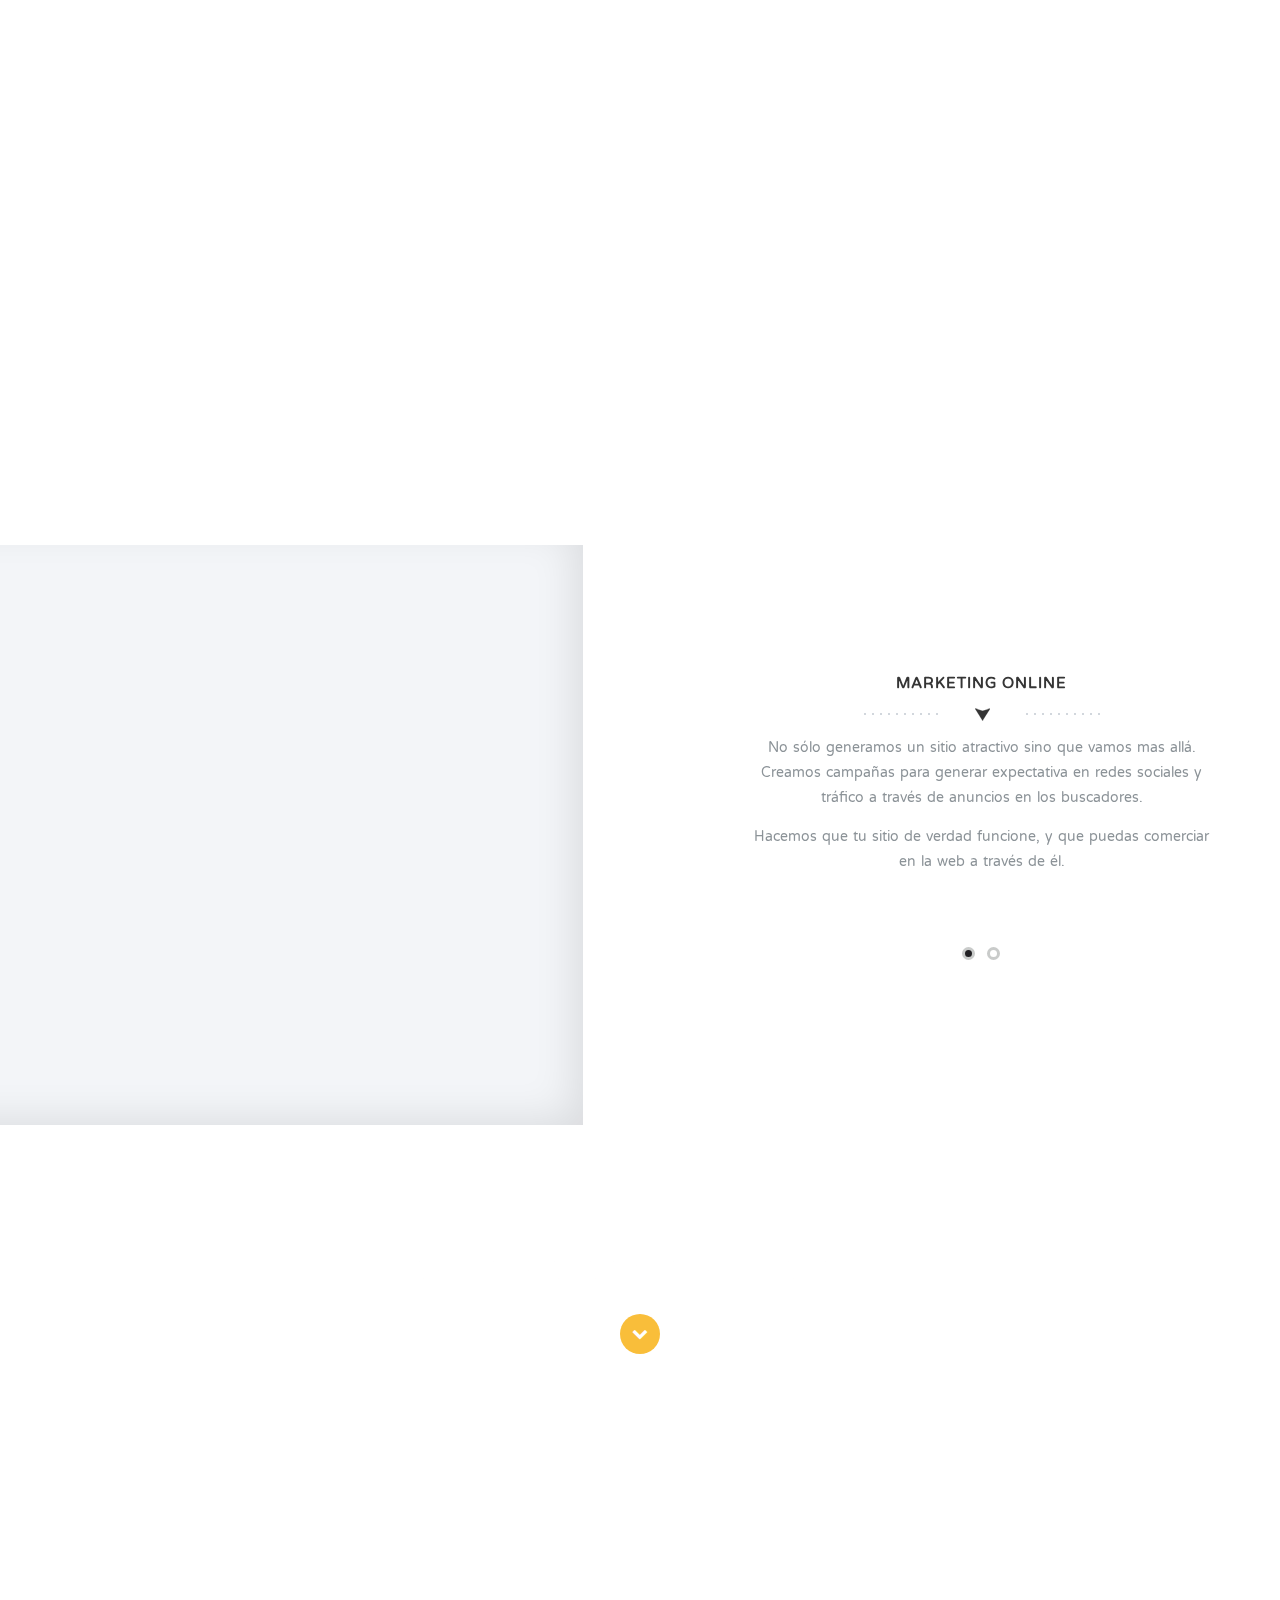
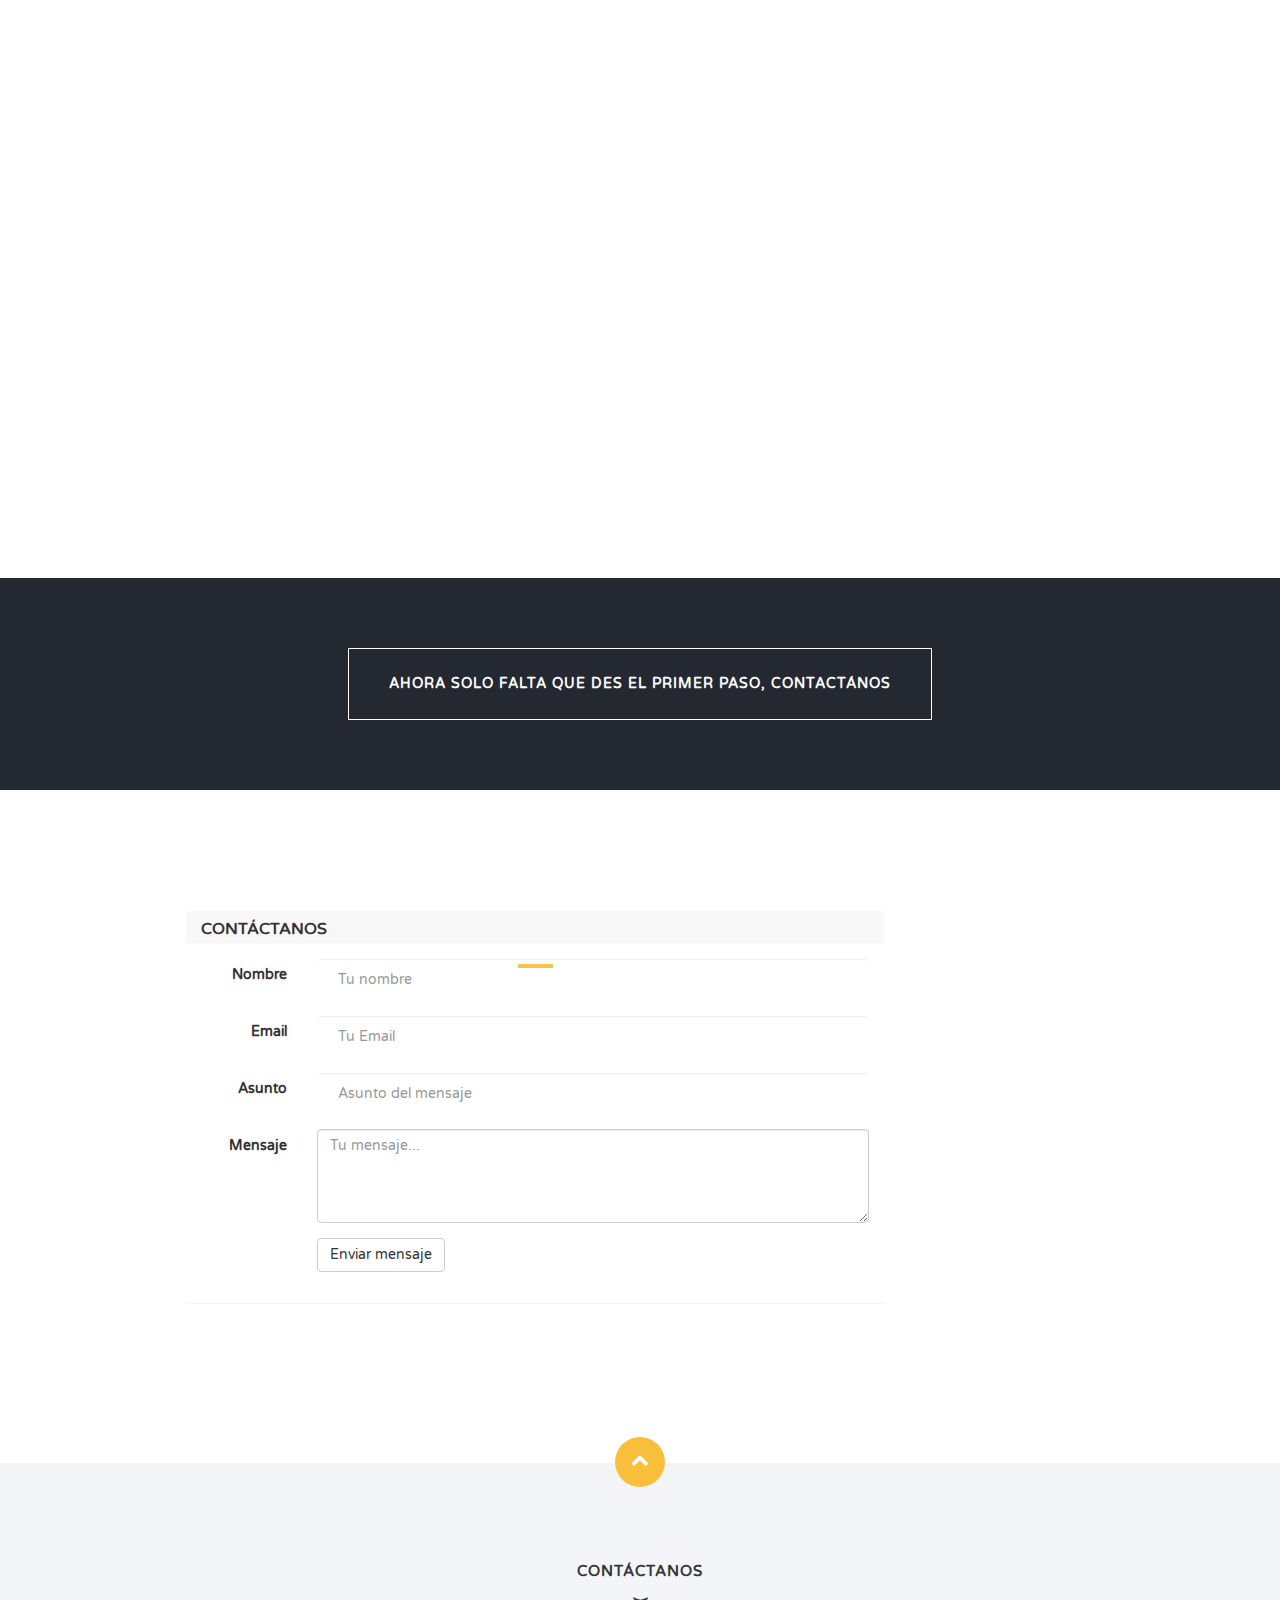
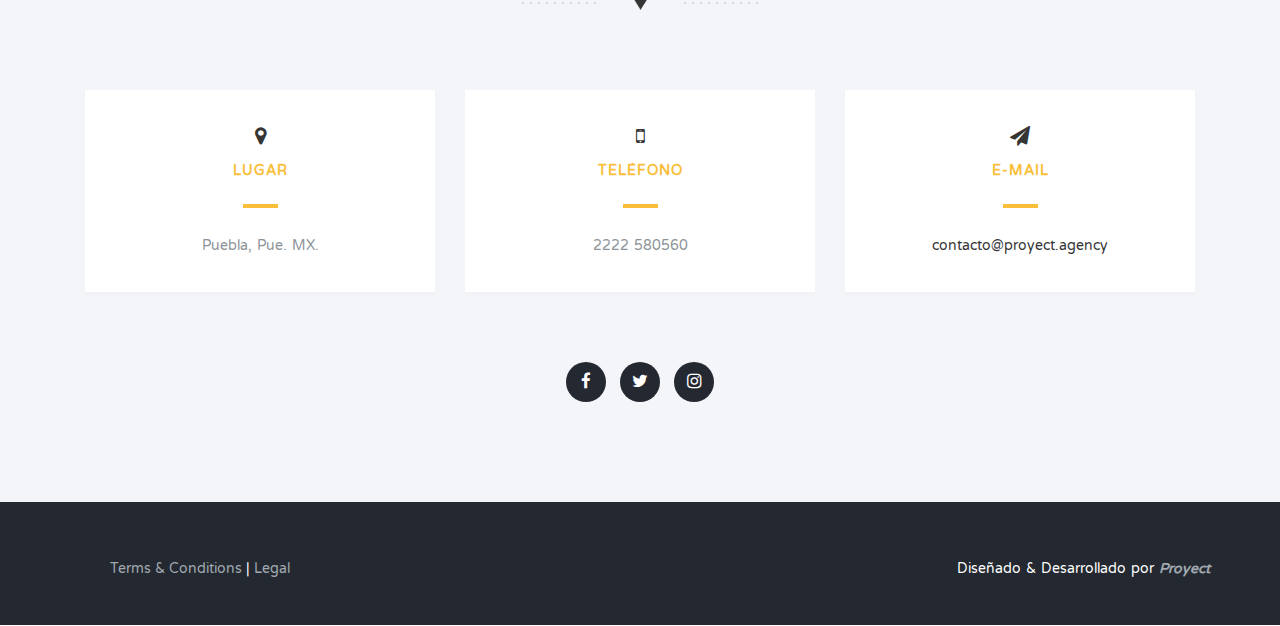
==== commit de9c5391: "1.6" ====
--- a/index.html
+++ b/index.html
@@ -221,15 +221,53 @@
           </div>
         </div>
 
-       <!-- <section class="subscribe text-center">
-          <div class="container">
-            <h1><i class="fa fa-paper-plane"></i><span>Subscribe to stay in the loop</span></h1>
-            <form action="#">
-              <input type="text" name="" value="" placeholder="" required>
-              <input type="submit" name="" value="Enviar">
-            </form>
-          </div>
-        </section>-->
+        <section class="subscribe">
+          <div class="container">
+           
+            <div class="form" >
+                      <div>
+                        <div class="container">
+                          <div class="panel panel-default">
+                            <div class="panel-heading">
+                              <h2 class="panel-title">Contáctanos</h2>
+                            </div>
+                            <div class="panel-body">
+                              <form name="contactform" method="post" action="mailer.php" class="form-horizontal" role="form">
+                                <div class="form-group">
+                                  <label for="inputName" class="col-lg-2 control-label">Nombre</label>
+                                  <div class="col-lg-10">
+                                    <input type="text" class="form-control" id="inputName" name="inputName" placeholder="Tu nombre">
+                                  </div>
+                                </div>
+                                <div class="form-group">
+                                  <label for="inputEmail1" class="col-lg-2 control-label">Email</label>
+                                  <div class="col-lg-10">
+                                    <input type="text" class="form-control" id="inputEmail" name="inputEmail" placeholder="Tu Email">
+                                  </div>
+                                </div>
+                                <div class="form-group">
+                                  <label for="inputSubject" class="col-lg-2 control-label">Asunto</label>
+                                  <div class="col-lg-10">
+                                    <input type="text" class="form-control" id="inputSubject" name="inputSubject" placeholder="Asunto del mensaje">
+                                  </div>
+                                </div>
+                                <div class="form-group">
+                                  <label for="inputPassword1" class="col-lg-2 control-label">Mensaje</label>
+                                  <div class="col-lg-10">
+                                    <textarea class="form-control" rows="4" id="inputMessage" name="inputMessage" placeholder="Tu mensaje..."></textarea>
+                                  </div>
+                                </div>
+                                <div class="form-group">
+                                  <div class="col-lg-offset-2 col-lg-10">
+                                    <button type="submit" class="btn btn-default">
+                                      Enviar mensaje
+                                    </button>
+                                  </div>
+                                </div>
+                              </form>
+          </div>
+        </section>
+
         <section class="dark-bg text-center section-padding contact-wrap" id="contact">
           <a href="#top" class="up-btn"><i class="fa fa-chevron-up"></i></a>
           <div class="container">
--- a/css/styles.css
+++ b/css/styles.css
@@ -76,6 +76,9 @@
 sub, sup { font-size: 75%; line-height: 0; position: relative; vertical-align: baseline; }
 sup { top: -0.5em; }
 sub { bottom: -0.25em; }
+p3 {
+	color: #F9BE3A !important;
+}
 /* ==========================================================================
 Lists
 ========================================================================== */
@@ -107,8 +110,41 @@
 Forms
 ========================================================================== */
 /* * Corrects margin displayed oddly in IE 6/7. */
- 
-form { margin: 0; }
+.brand{
+	margin-left: 10px;
+}
+
+.form{
+	float: right;
+	
+	
+}
+
+.form-control {
+background-color: rgba(255, 255, 255, 0.63);
+}
+
+
+.panel-default>.panel-heading {
+color: #333;
+background-color: rgba(245, 245, 245, 0.71);
+border-color: rgba(221, 221, 221, 0.09);
+height: 32px;
+}
+
+.panel {
+margin-bottom: 20px;
+width: 700px;
+background-color: rgba(255, 255, 255, 0.56);
+border: 1px solid transparent;
+border-radius: 4px;
+-webkit-box-shadow: 0 1px 1px rgba(0,0,0,.05);
+box-shadow: 0 1px 1px rgba(0,0,0,.05);
+margin-left: 130px;
+}
+
+
+
 /* * Define consistent border, margin, and padding. */
 fieldset { border: 1px solid #c0c0c0; margin: 0 2px; padding: 0.35em 0.625em 0.75em; }
 /* * 1. Corrects color not being inherited in IE 6/7/8/9.
@@ -175,8 +211,6 @@
 a:hover, a:focus { color: #3dc9b3; text-decoration: none; }
 p { color: #8c9398; word-spacing: 1px; line-height: 25px; font-size: 14px; }
 p2 { color: #ffffff; text-shadow: 2px 2px 10px #000000; word-spacing: 1px; line-height: 25px; font-size: 18px; }
-p3 { color: #F6BA33; text-shadow: 2px 2px 10px #000000; word-spacing: 9px; line-height: 25px; font-size: 15px; padding-left: 50px; margin-top: 10px;}
-
 h2 { font-size: 15px; color: #353535; text-transform: uppercase; font-weight: bold; }
 h2::after { content: " "; border: solid 2px #f9be3a; display: block; width: 35px; margin: 25px auto; }
 .section-padding { padding: 90px 0 100px }
@@ -184,7 +218,7 @@
 .light-bg { background-color: #fff; }
 .dark-box { background: #f3f5f8; -webkit-box-shadow: 0px 3px 0px 0px #f0f2f4; -moz-box-shadow: 0px 3px 0px 0px #f0f2f4; box-shadow: 0px 3px 0px 0px #f0f2f4; }
 .light-box { background-color: #fff; -webkit-box-shadow: 0px 3px 0px 0px #f0f2f4; -moz-box-shadow: 0px 3px 0px 0px #f0f2f4; box-shadow: 0px 3px 0px 0px #f0f2f4; padding: 20px 0; }
-.light-box:hover, .light-box:focus { -webkit-box-shadow: 0px 3px 0px 0px #F9B41D; -moz-box-shadow: 0px 3px 0px 0px #F9B41D; box-shadow: 0px 3px 0px 0px #F9B41D }
+.light-box:hover, .light-box:focus { -webkit-box-shadow: 0px 3px 0px 0px #f9be3a; -moz-box-shadow: 0px 3px 0px 0px #f9be3a; box-shadow: 0px 3px 0px 0px #f9be3a; }
 .box-hover { transition: all 500ms ease-in-out; -webkit-transition: all 500ms ease-in-out; -moz-transition: all 500ms ease-in-out; -o-transition: all 500ms ease-in-out; }
 .box-hover:hover, .box-hover:focus { transform: translate(0, -15px); -webkit-transform: translate(0, -15px); -ms-transform: translate(0, -15px); }
 .wrapper { height: 580px; }
@@ -199,7 +233,7 @@
 nav ul li:last-child { border: none; }
 nav ul li a { color: rgba(255, 255, 255, 0.6); display: block; padding: 20px; transition: all 0.5s ease; -moz-transition: all 0.5s ease; -webkit-transition: all 0.5s ease; -o-transition: all 0.5s ease; padding-left: 0; position: relative; }
 nav ul li a:hover, nav ul li a:focus { text-decoration: none; color: #f9be3a; }
-#nav-toggle { position: absolute; right: 15px; top: -30px; }
+#nav-toggle { position: absolute; right: 15px; top: 0; }
 #nav-toggle { cursor: pointer; padding: 10px 35px 16px 0px; }
 #nav-toggle span, #nav-toggle span:before, #nav-toggle span:after { cursor: pointer; border-radius: 1px; -moz-border-radius: 1px; -webkit-border-radius: 1px; -o-border-radius: 1px; height: 5px; width: 35px; background: #f9be3a; position: absolute; display: block; content: ''; }
 #nav-toggle span:before { top: -10px; }
@@ -212,14 +246,10 @@
 .navicon { position: relative; height: 26px; }
 .indicator { position: absolute; right: 0 !important; }
 .pull { display: none; }
-#logo{width: 80px; margin-top:-9px; }
 /* ==========================================================================
 Hero
 ========================================================================== */
 .hero { background: url('../img/4.jpg') no-repeat center center; -webkit-background-size: cover; -moz-background-size: cover; -o-background-size: cover; background-size: cover; padding: 65px 0 300px 0; height: auto; }
-.hero2 { background: url('../img/9.jpg') no-repeat center center; -webkit-background-size: cover; -moz-background-size: cover; -o-background-size: cover; background-size: cover; padding: 65px 0 300px 0; height: auto; }
-.hero3 { background: url('../img/possiblea1.jpg') no-repeat center center; -webkit-background-size: cover; -moz-background-size: cover; -o-background-size: cover; background-size: cover; padding: 65px 0 300px 0; height: auto; }
-
 .hero h1 { font-size: 40px; letter-spacing: 12px; margin: 10px; }
 .hero h1 span { color: #a1a9b0; display: inline-block; }
 .hero p { letter-spacing: 1px; }
@@ -247,9 +277,6 @@
 Swag
 ========================================================================== */
 .swag { background: url('../img/oficina-amarillo-dk.png') no-repeat center center; -webkit-background-size: cover; -moz-background-size: cover; -o-background-size: cover; background-size: cover; background-attachment: fixed; padding: 50px 0; }
-.swag2 { background: url('../img/9.jpg') no-repeat center center; -webkit-background-size: cover; -moz-background-size: cover; -o-background-size: cover; background-size: cover; background-attachment: fixed; padding: 50px 0; height: 500px; }
-.swag3 { background: url('../img/possible2.jpg') no-repeat center center; -webkit-background-size: cover; -moz-background-size: cover; -o-background-size: cover; background-size: cover; background-attachment: fixed; padding: 50px 0; height: 500px; }
-
 .swag h1 { color: #fff; font-size: 40px; text-transform: uppercase; letter-spacing: 5px; }
 .swag h1 span { display: block; font-size: 25px; margin-top: 20px; }
 .down-arrow-btn { width: 40px; height: 40px; border-radius: 50%; -moz-border-radius: 50%; -webkit-border-radius: 50%; -o-border-radius: 50%; background: #F9BE3A; display: inline-block; margin: 10px auto 20px; color: #fff; font-size: 16px; line-height: 40px; text-align: center; }
@@ -263,7 +290,7 @@
 .effects .img:first-child { margin-left: -15px; }
 .effects .img:last-child { margin-right: 0; }
 .effects .img img { display: block; margin: 0; padding: 0; height: auto; }
-.overlay { display: block; position: absolute; z-index: 20; background: rgba(249, 190, 58, 0.67); overflow: hidden; transition: all 0.5s; -webkit-transition: all 0.5s; -moz-transition: all 0.5s; -o-transition: all 0.5s; }
+.overlay { display: block; position: absolute; z-index: 20; background: rgba(100, 194, 158, 0.8); overflow: hidden; transition: all 0.5s; -webkit-transition: all 0.5s; -moz-transition: all 0.5s; -o-transition: all 0.5s; }
 a.close-overlay { display: block; position: absolute; top: 0; right: 0; z-index: 100; width: 45px; height: 45px; font-size: 20px; font-weight: 700; color: #fff; line-height: 45px; text-align: center; background-color: #000; cursor: pointer; }
 a.close-overlay.hidden { display: none; }
 a.expand { display: block; position: absolute; z-index: 100; text-align: center; color: #fff; font-weight: 600; font-size: 14px; text-transform: uppercase; line-height: 30px; }
@@ -280,7 +307,7 @@
 .subscribe { background: url('../img/keyboard-bg.jpg') no-repeat center center; -webkit-background-size: cover; -moz-background-size: cover; -o-background-size: cover; background-size: cover; background-attachment: fixed; padding: 120px 0 140px; }
 .subscribe h1 { color: #fff; margin-bottom: 40px; }
 .subscribe h1 span { display: block; font-size: 15px; text-transform: uppercase; font-weight: bold; margin-top: 20px; letter-spacing: 1px; }
-.subscribe input[type=text] { background-color: rgba(255, 255, 255, 0.1); border: solid 1px #ffffff; padding: 20px; width: 30%; color: #fff; }
+.subscribe input[type=text] { background-color: rgba(255, 255, 255, 0.1); border: solid 1px #ffffff; padding: 20px; width: 100%; color: #fff; }
 .subscribe input[type=submit] { background: #f9be3a; border: solid 1px #a07d26; padding: 20px; color: #fff; text-transform: uppercase; letter-spacing: 1px; transition: all 0.5s ease; -moz-transition: all 0.5s ease; -webkit-transition: all 0.5s ease; -o-transition: all 0.5s ease; }
 .subscribe input[type=submit]:hover { background: #a07d26; border: solid 1px #db9405; color: #fff; }
 /* ==========================================================================
--- a/css/queries.css
+++ b/css/queries.css
@@ -1,7 +1,20 @@
 /* 320px (iPhone) */
 @media screen and (max-width:320px) {
-	p3 {  font-size: 10px !important; }
 
+	.panel{
+
+		margin-left: -116px;
+        width: 290px;
+	}
+
+	.inner {
+        padding-top: 0px;
+    }
+
+    .col-md-6.brand.text-center.inner {
+         margin-left: -26px;
+/* margin-top: 0px; */
+    }
 }
 /* 480px (WVGA - Low End Windows Phone) */
 @media screen and (max-width:480px) {
@@ -11,12 +24,6 @@
 	.wp2, .wp4, .wp5, .light-box { margin-bottom: 30px; }
 	.legals { text-align: center; margin: 0; padding: 0; }
 	.credit { text-align: center; }
-	 #nav-toggle {
-position: absolute;
-right: 15px;
-top: -70px !important;
-}
-p3 {  font-size: 10px !important; }
 
 
 }
@@ -24,9 +31,20 @@
 @media screen and (max-width:1024px) {
 	.wp3 { background-position: 50px 0; }
 	.swag { background-attachment: scroll; }
-	.swag2 { background-attachment: scroll; }
-	.swag3 { background-attachment: scroll; }
 	.subscribe { background-attachment: scroll; }
+
+	.panel{
+
+		margin-left: -116px;
+        width: 350px;
+	}
+
+	.inner {
+        padding-top: 0px;
+    }
+
+    .col-md-6.brand.text-center.inner {
+         margin-left: -26px;
 }
 /* 1200px (Small Desktop, Netbook) */
 @media screen and (max-width:1280px) {
@@ -40,4 +58,5 @@
 	.wp2, .wp4, .wp5, .light-box { margin-bottom: 30px; }
 	.legals { text-align: center; margin: 0; padding: 0; }
 	.credit { text-align: center; }
+
 }